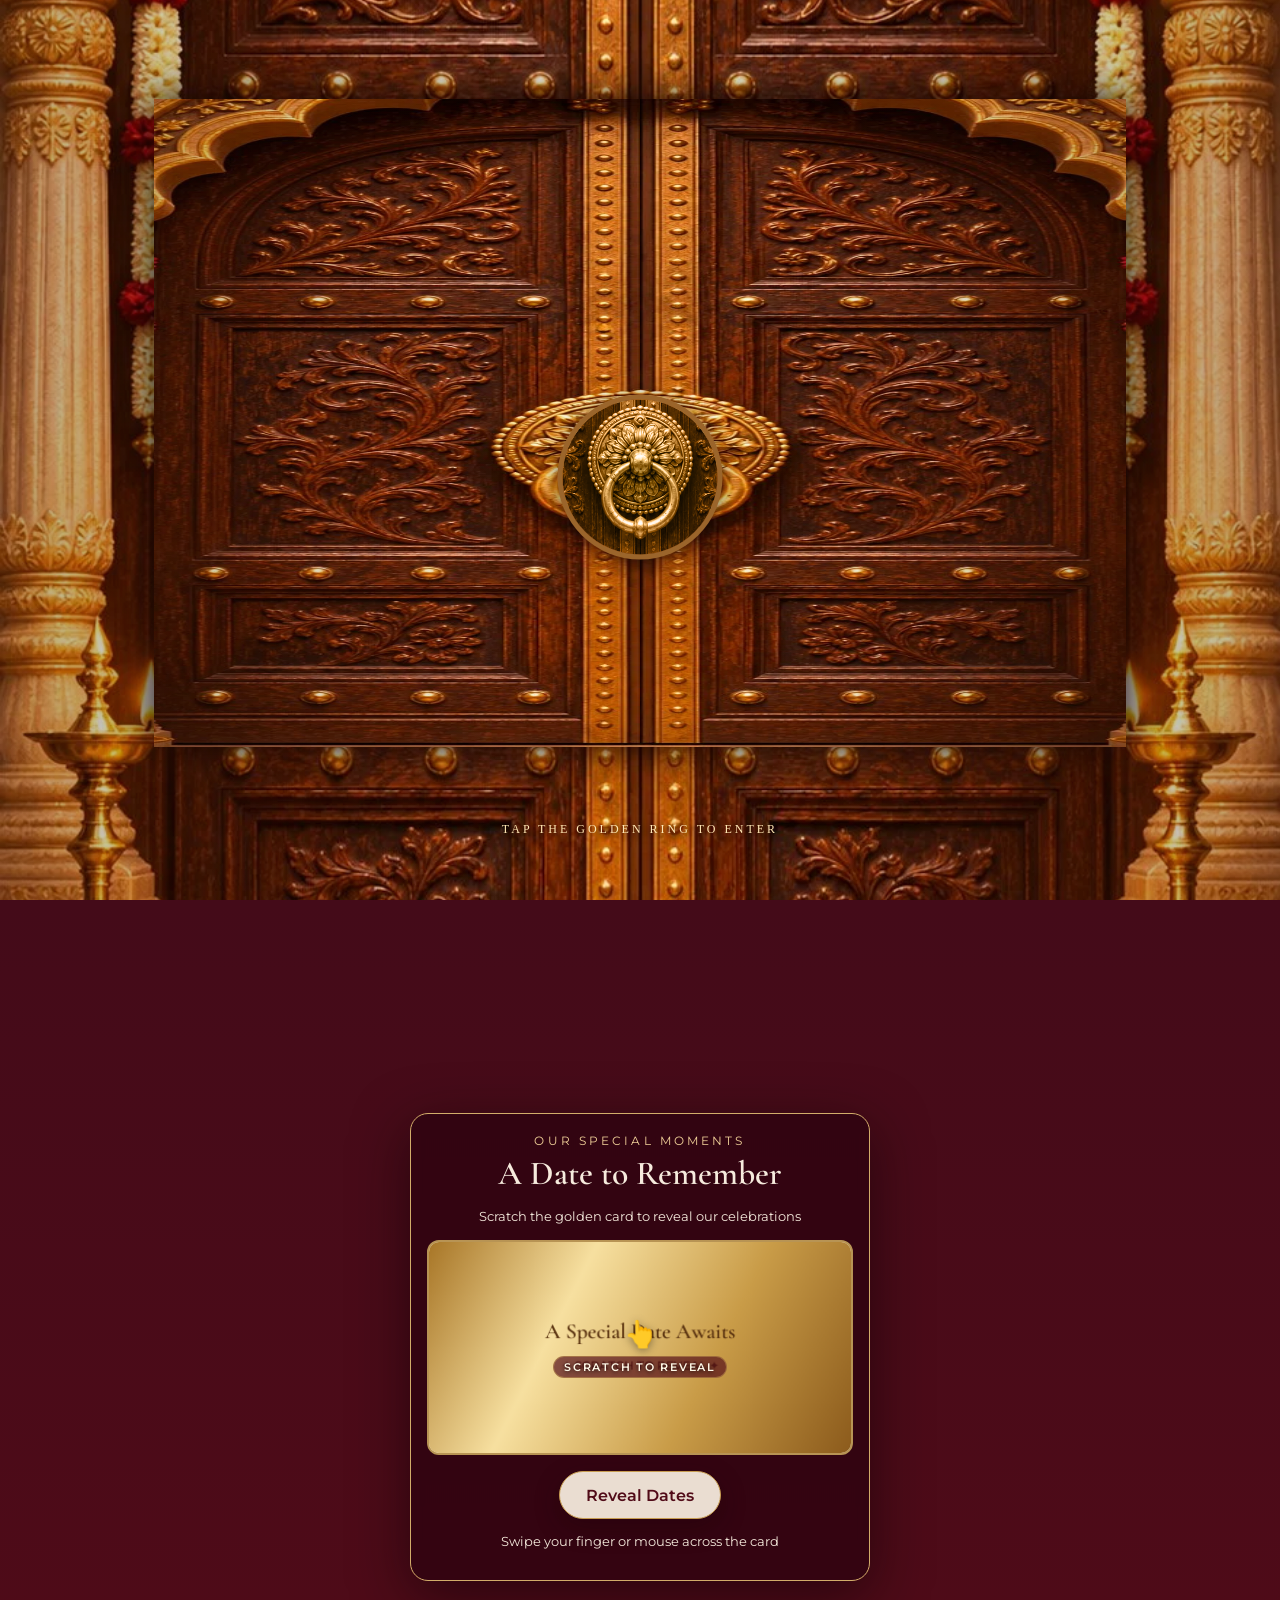
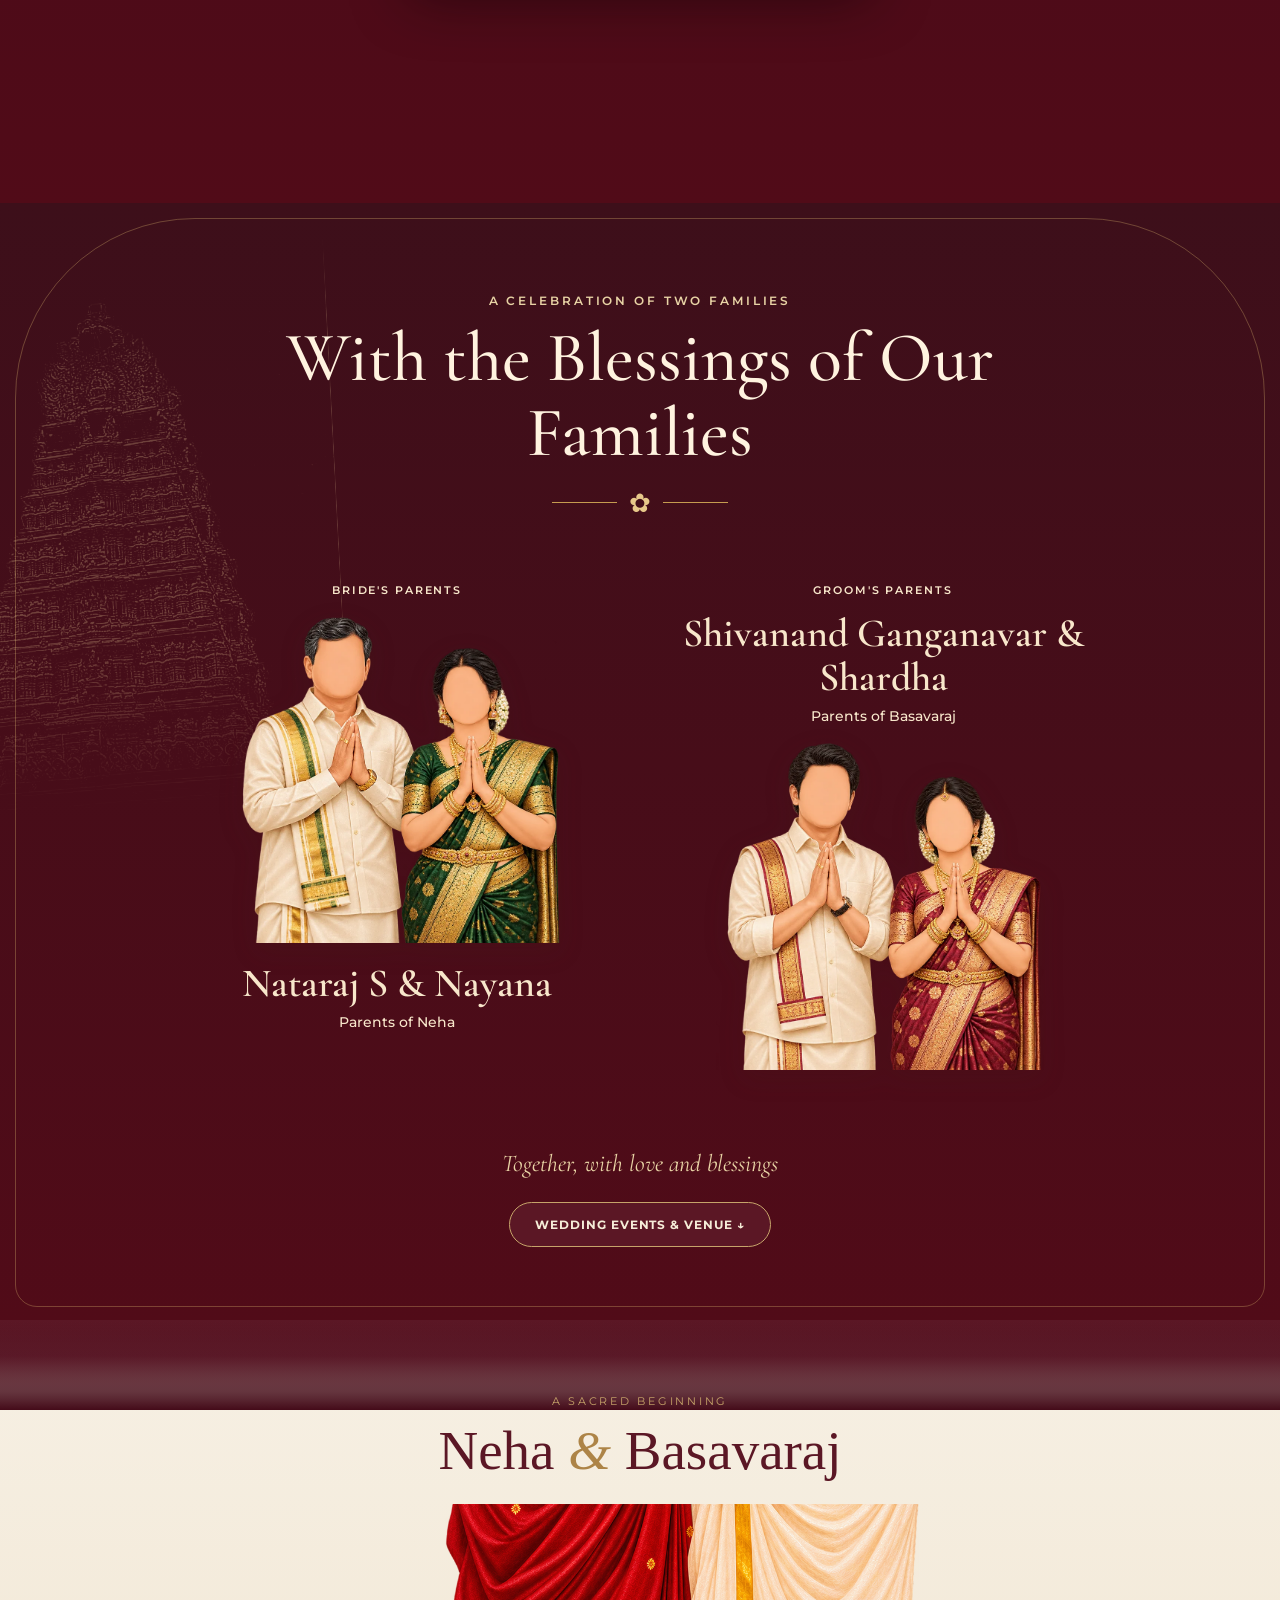
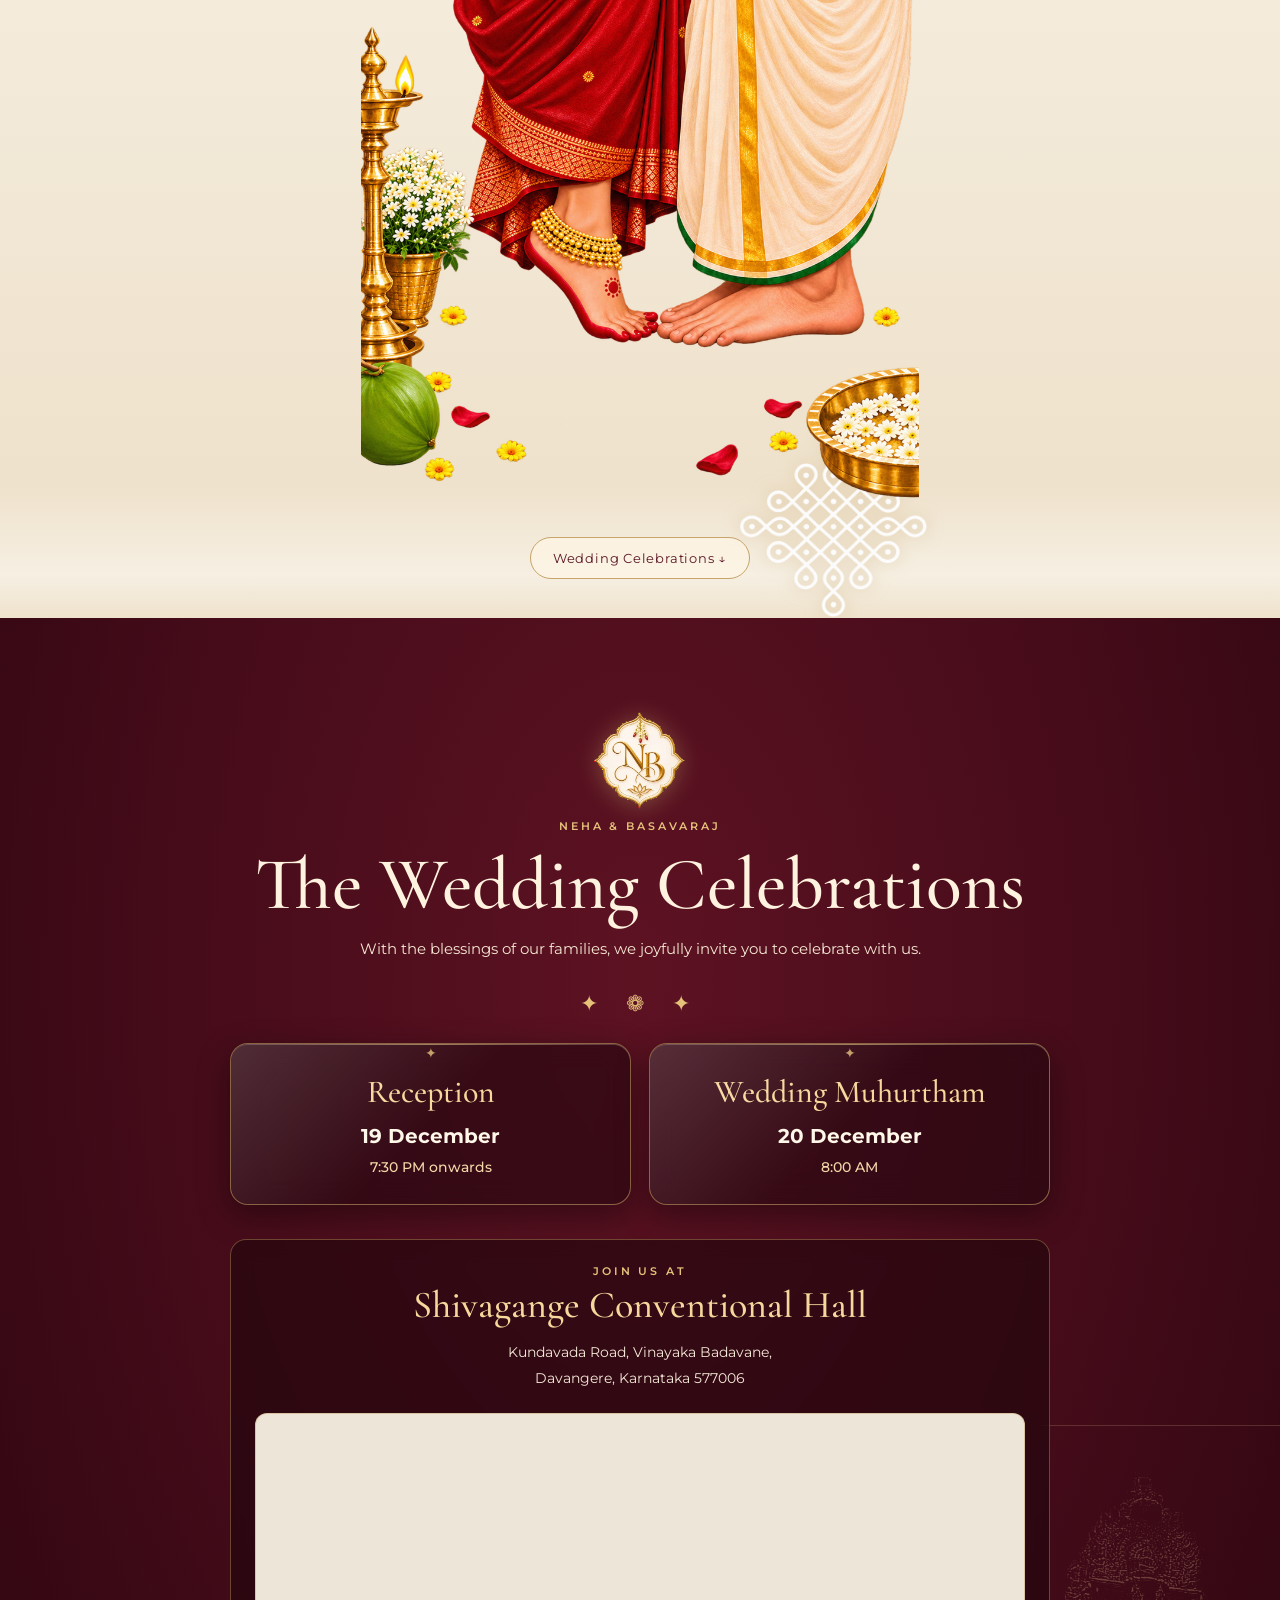
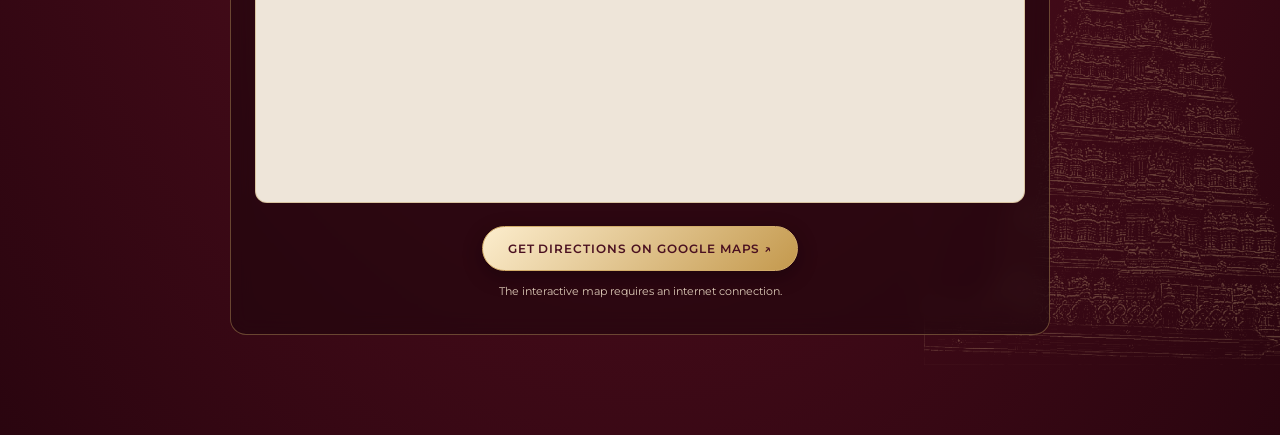
==== index.html @ 17118885 "first commit" ====
﻿<!DOCTYPE html>

<html lang="en"><head><meta content="#510b18" name="theme-color"/><meta charset="utf-8"/><meta content="width=device-width,initial-scale=1,viewport-fit=cover" name="viewport"/><title>Neha &amp; Basavaraj | Wedding Invitation</title><link href="https://fonts.googleapis.com/css2?family=Cormorant+Garamond:wght@400;500;600;700&amp;family=Montserrat:wght@400;500;600&amp;display=swap" rel="stylesheet"/><link rel="stylesheet" href="css/styles.css"/><style>
#curtain, .wax-overlay, .wax-leaf, .royal-curtain{display:none!important;visibility:hidden!important}
#palaceOpening{position:fixed;inset:0;z-index:999999;overflow:hidden;background:#25110e url("images/palace-background.jpg") center/cover no-repeat;perspective:1400px;isolation:isolate}
#palaceOpening .palace-shade{position:absolute;inset:0;background:linear-gradient(90deg,rgba(30,8,5,.3),transparent 45%,transparent 55%,rgba(30,8,5,.3));pointer-events:none;z-index:3}
#palaceOpening .door-viewport{position:absolute;inset:11% 12% 17%;display:flex;perspective:1400px;filter:drop-shadow(0 0 20px #120502);z-index:2}
/* RICH ROYAL MAROON INTERIOR — NO WHITE AT ALL */
#palaceOpening .door-interior{position:absolute;inset:0;background:radial-gradient(ellipse at 50% 45%,#6a1a2c 0%,#440b19 45%,#2a040d 88%,#150207 100%);z-index:1;overflow:hidden;box-shadow:inset 0 0 55px rgba(0,0,0,0.95)}
#palaceOpening .door-interior::after{content:"";position:absolute;inset:0;background:radial-gradient(circle at 50% 45%,rgba(218,165,78,0.2) 0%,rgba(93,18,34,0.1) 45%,transparent 75%);pointer-events:none}
#palaceOpening .palace-panel{width:50%;height:100%;background-size:100% 100%;background-repeat:no-repeat;backface-visibility:hidden;transition:transform 3.0s cubic-bezier(.22,1,.36,1),filter 3.0s cubic-bezier(.22,1,.36,1);position:relative;z-index:2}
#palaceOpening .palace-left{background-image:url("images/door-left.jpg");transform-origin:left center}
#palaceOpening .palace-right{background-image:url("images/door-right.jpg");transform-origin:right center}
#palaceOpening .palace-knocker{position:absolute;left:50%;top:53%;transform:translate(-50%,-50%);width:clamp(85px,19vw,155px);height:clamp(85px,19vw,155px);border:0;background:radial-gradient(circle,#f2c879,#ac6a20 70%,#63360e);color:#fff4d8;border-radius:50%;box-shadow:0 0 0 5px #9b652b,0 4px 25px #1a0805;cursor:pointer;z-index:6;display:grid;place-items:center;transition:opacity .6s,transform .8s;overflow:hidden;padding:0;outline:none}
#palaceOpening .palace-knocker img{width:100%;height:100%;object-fit:cover;border-radius:50%;mix-blend-mode:luminosity;display:block;pointer-events:none}
#palaceOpening .palace-knocker:focus-visible{outline:4px solid white;outline-offset:9px}
#palaceOpening .palace-hint{position:absolute;bottom:7%;left:0;right:0;text-align:center;font:500 12px Georgia,serif;letter-spacing:3px;color:#ffe7b5;text-shadow:0 2px 10px #000;z-index:7}
/* SEAMLESS ROYAL MAROON & GOLD REVEAL — NO WHITE/CREAM */
#palaceOpening .light-reveal{position:absolute;inset:0;background:radial-gradient(ellipse at 50% 45%,rgba(93,18,34,0.55) 0%,rgba(68,11,25,0.78) 55%,rgba(30,3,9,0.96) 100%);opacity:0;z-index:1;transition:opacity 1.6s ease;pointer-events:none}
#palaceOpening .soft-veil{display:none!important;opacity:0!important}
/* FULL REALISTIC WIDE DOOR OPENING */
#palaceOpening.is-opening .palace-left{transform:rotateY(-142deg) translateZ(-6px) scaleY(0.985);filter:brightness(.45) contrast(1.15) drop-shadow(10px 0 20px rgba(0,0,0,.85))}
#palaceOpening.is-opening .palace-right{transform:rotateY(142deg) translateZ(-6px) scaleY(0.985);filter:brightness(.45) contrast(1.15) drop-shadow(-10px 0 20px rgba(0,0,0,.85))}
#palaceOpening.is-opening .palace-knocker{opacity:0;transform:translate(-50%,-50%) scale(.75);pointer-events:none}
#palaceOpening.is-opening .light-reveal{opacity:.75}
#palaceOpening.is-opening .soft-veil{display:none!important;opacity:0!important}
#palaceOpening.is-opening .palace-hint{opacity:0}
#palaceOpening.is-dissolving{opacity:0;transition:opacity 1.6s ease}
@keyframes knockerTap{0%{transform:translate(-50%,-50%) rotate(0deg)}25%{transform:translate(-50%,-50%) rotate(-8deg)}50%{transform:translate(-50%,-50%) rotate(6deg)}75%{transform:translate(-50%,-50%) rotate(-3deg)}100%{transform:translate(-50%,-50%) rotate(0deg)}}
#palaceOpening .palace-knocker:hover{animation:knockerTap .5s ease}
#palaceOpening .palace-knocker:hover:not(:disabled){animation:knockerTap .5s ease}
#palaceOpening .center-glow{position:absolute;left:50%;top:0;bottom:0;width:3px;transform:translateX(-50%);background:linear-gradient(180deg,transparent 15%,rgba(218,165,78,0.1) 30%,rgba(218,165,78,0.65) 50%,rgba(218,165,78,0.1) 70%,transparent 85%);opacity:0;z-index:4;pointer-events:none;transition:opacity 0.7s ease 0.2s}
#palaceOpening.is-opening .center-glow{opacity:0.85}
@media(max-width:600px){
  #palaceOpening .door-viewport{inset:12% 8% 17%}
  #palaceOpening{background-position:center}
  #palaceOpening.is-opening .palace-left{transform:rotateY(-138deg) translateZ(-4px) scaleY(0.985)}
  #palaceOpening.is-opening .palace-right{transform:rotateY(138deg) translateZ(-4px) scaleY(0.985)}
}
@media(prefers-reduced-motion:reduce){#palaceOpening .palace-panel{transition-duration:.01s}#palaceOpening.is-dissolving{transition-duration:.3s}}
</style></head><body><main><section class="scene opening" id="intro"><img class="nb-intro-mark" src="images/nb-monogram.png" alt="NB monogram"><div class="hero-content"><span class="eyebrow">A celebration of togetherness</span><img alt="Faceless illustration of Neha and Basavaraj in traditional South Indian wedding attire" class="couple" src="[data-uri]"/><div class="names">Neha <span class="amp">&amp;</span> Basavaraj</div><div class="sub">Together, with love and blessings</div><button class="btn" id="toScratch">Discover Our Dates ↓</button><span class="scroll-hint">SCROLL TO CONTINUE</span></div></section><section class="scene reveal-scene" id="reveal"><div class="painting"></div><div class="scratch-wrap"><span class="eyebrow">Our special moments</span><h2>A Date to Remember</h2><p>Scratch the golden card to reveal our celebrations</p><div class="scratch" id="scratch"><div class="dates"><b>RECEPTION</b><strong>19 December · 7:30 PM</strong><hr/><b>MUHURTHAM</b><strong>20 December · 8:00 AM</strong></div><div class="scratch-hint" id="scratchHint" aria-hidden="true"><span class="hint-finger">&#x1F446;</span><span class="hint-text">Scratch to Reveal</span></div><canvas aria-label="Scratch coating hiding the reception and Muhurtham dates" id="scratchCanvas"></canvas></div><div class="scratch-controls">
  <button class="btn" id="revealBtn">Reveal Dates</button>
  <div class="calendar-menu" id="calendarMenu" style="display:none;" aria-label="Add to calendar options">
    <a class="cal-option" id="gcalBtn" href="#" target="_blank" rel="noopener noreferrer"><span>🗓️</span> Google Calendar</a>
    <button class="cal-option" id="icalBtn" type="button"><span>🍏</span> Apple / Outlook (.ics)</button>
  </div>
  <button class="btn" id="toFamilies" style="display:none;margin-top:12px">Meet Our Families ↓</button>
</div><p aria-live="polite" id="revealStatus">Swipe your finger or mouse across the card</p></div></section><section aria-labelledby="family-heading" class="family-scene" id="families"><img class="temple-illustration temple-art temple-left" src="images/temple-ivory.png" alt="" aria-hidden="true" loading="lazy"><div class="family-inner"><div class="family-kicker family-reveal">A celebration of two families</div><h2 class="family-title family-reveal" id="family-heading">With the Blessings of Our Families</h2><div aria-hidden="true" class="family-divider family-reveal">✿</div><div class="family-grid"><article class="family-card family-reveal"><span class="family-label">Bride's Parents</span><div class="family-figures"><img alt="Bride parents in green silk and ivory, namaste" class="parents-art" src="[data-uri]"/></div><h3>Nataraj S &amp; Nayana</h3><p>Parents of Neha</p></article><article class="family-card family-reveal"><span class="family-label">Groom's Parents</span><h3>Shivanand Ganganavar &amp; Shardha</h3><p>Parents of Basavaraj</p><div class="family-figures"><img alt="Groom parents in maroon silk and ivory, namaste" class="parents-art" src="[data-uri]"/></div></article></div><div class="family-next family-reveal">Together, with love and blessings</div><a class="venue-directions" href="#kolam-scene" style="margin-top:24px">Wedding Events &amp; Venue ↓</a></div></section><section class="kolam-scene ceremony-v2" id="kolam-scene" aria-labelledby="ceremonyHeading">
  <div class="ceremony-heading"><p>A Sacred Beginning</p><h2 id="ceremonyHeading">Neha <span>&amp;</span> Basavaraj</h2></div>
  <div class="ceremony-stage">
    <img class="ceremony-kolam" src="[data-uri]" alt="" aria-hidden="true" />
    <img class="ceremony-feet" src="[data-uri]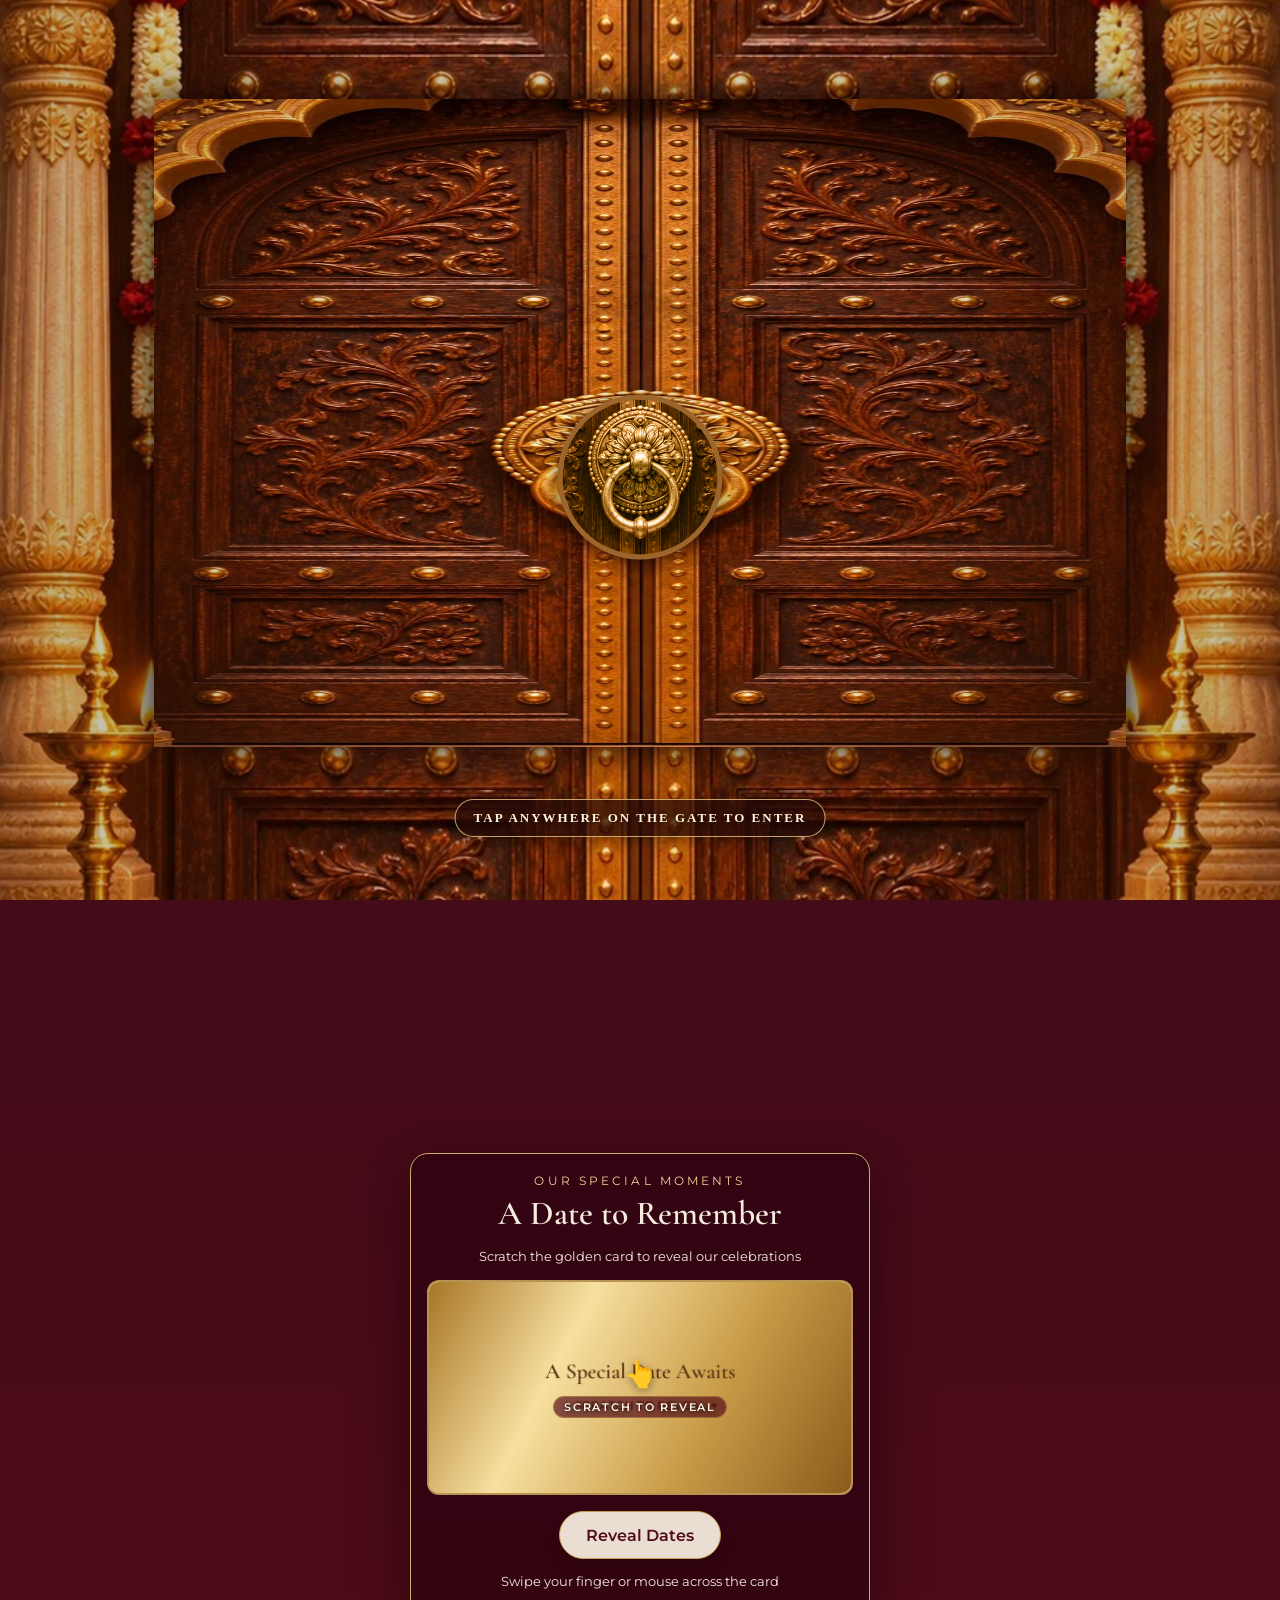
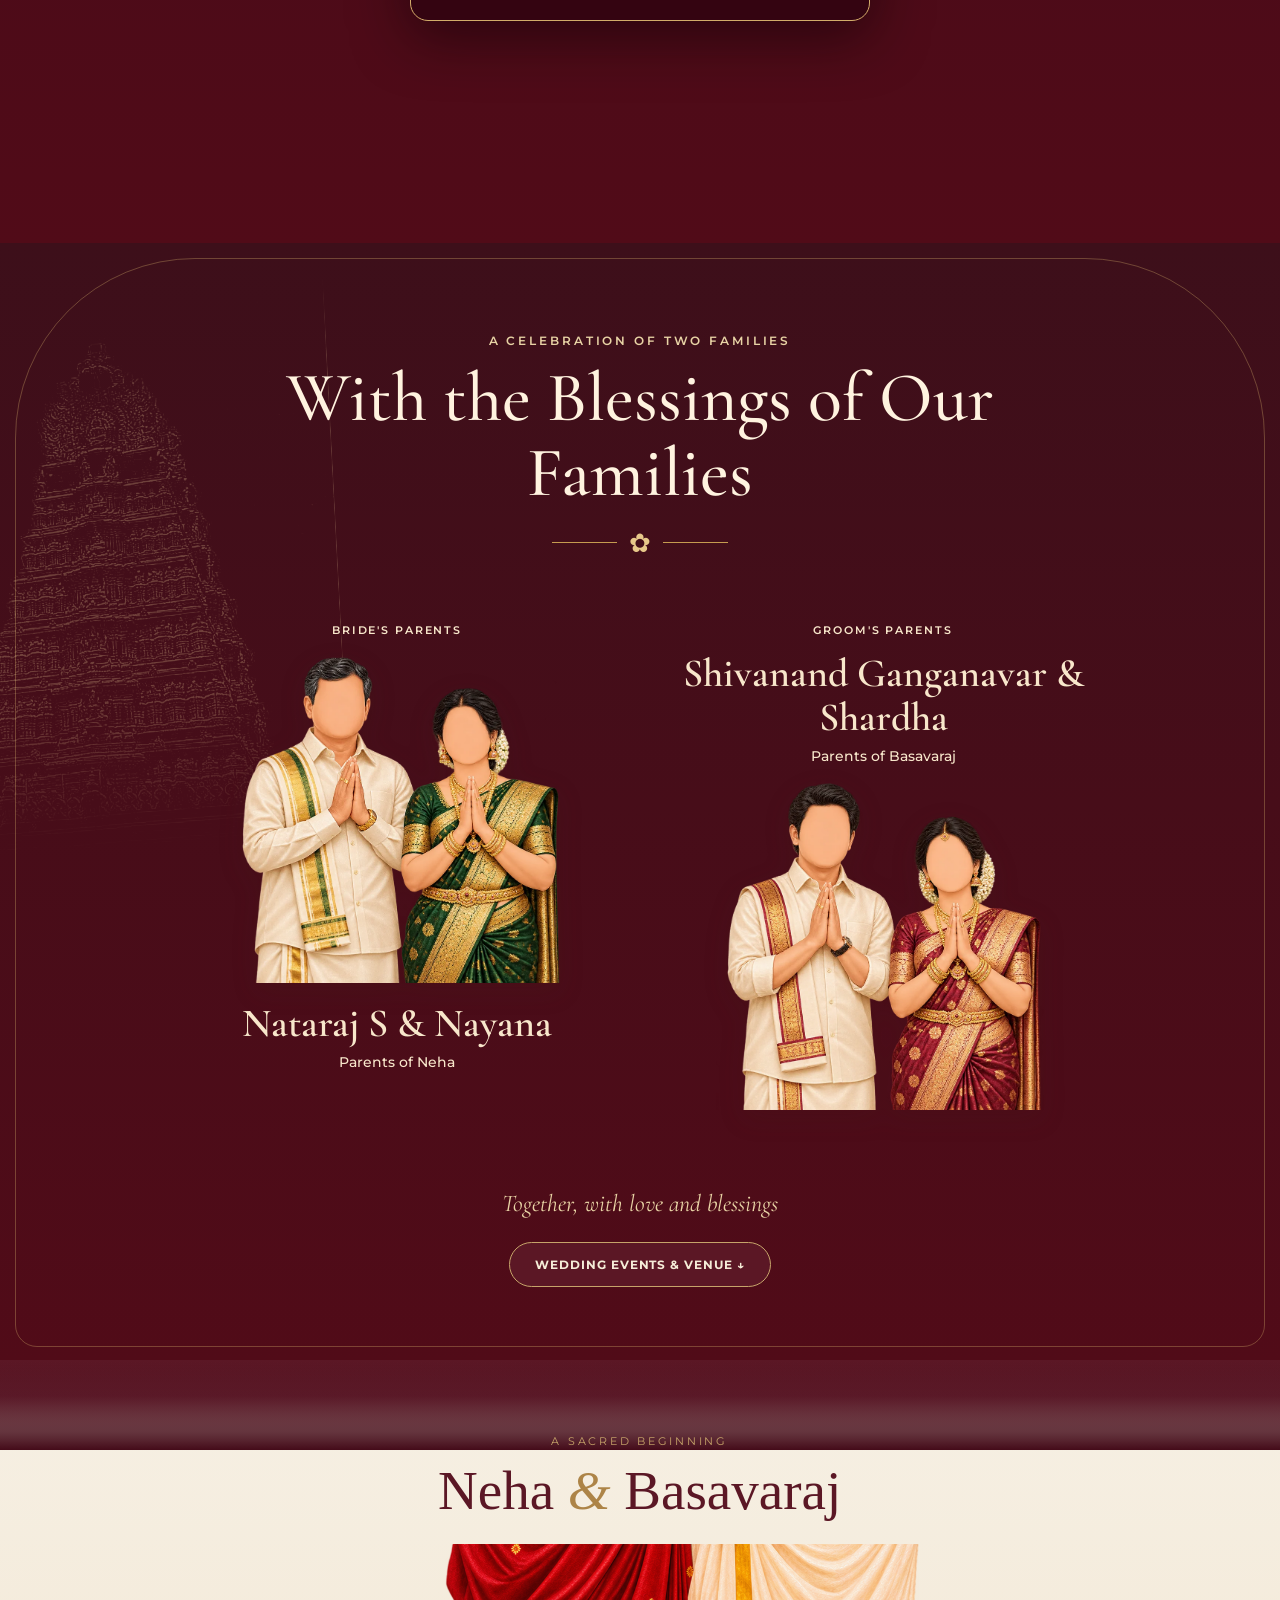
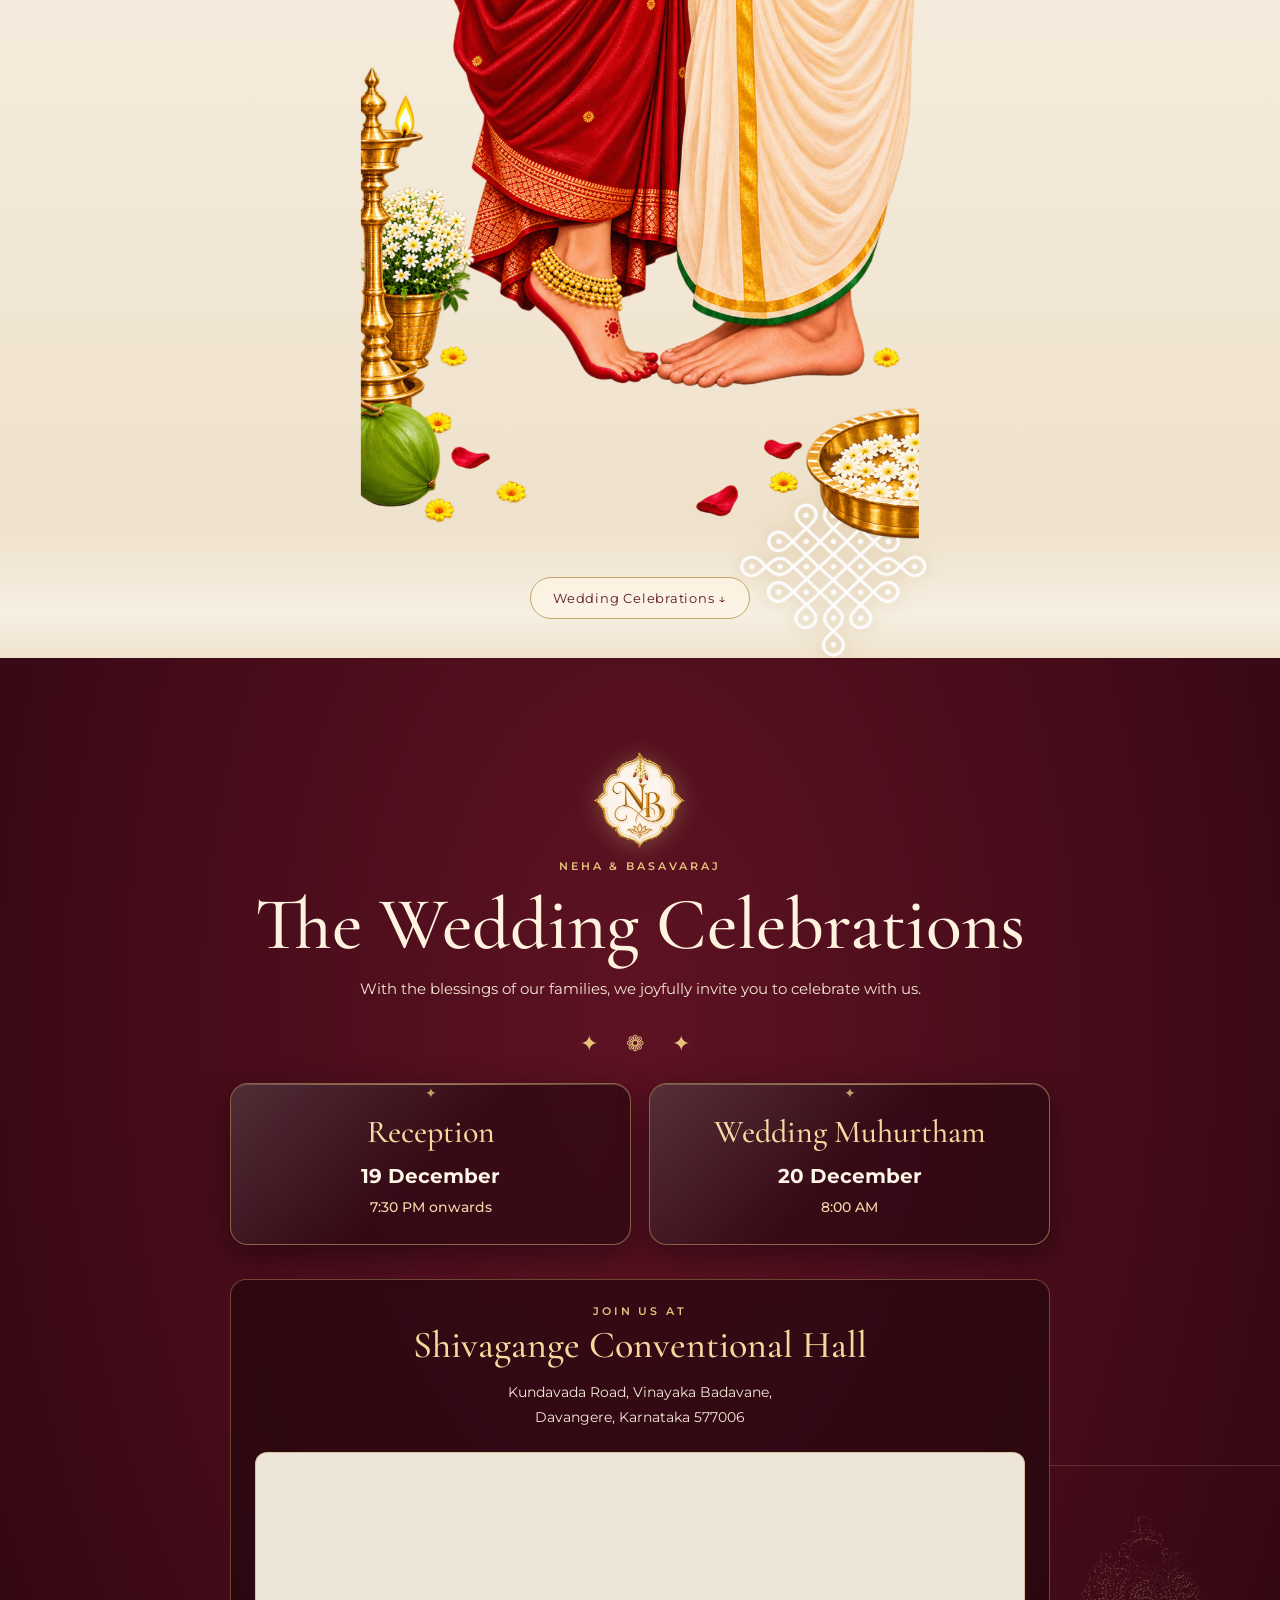
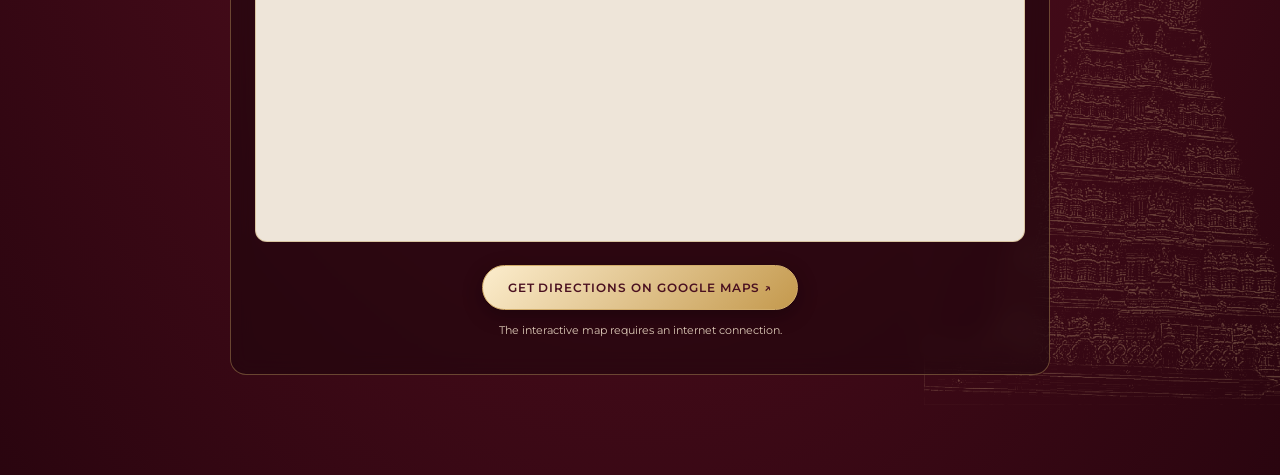
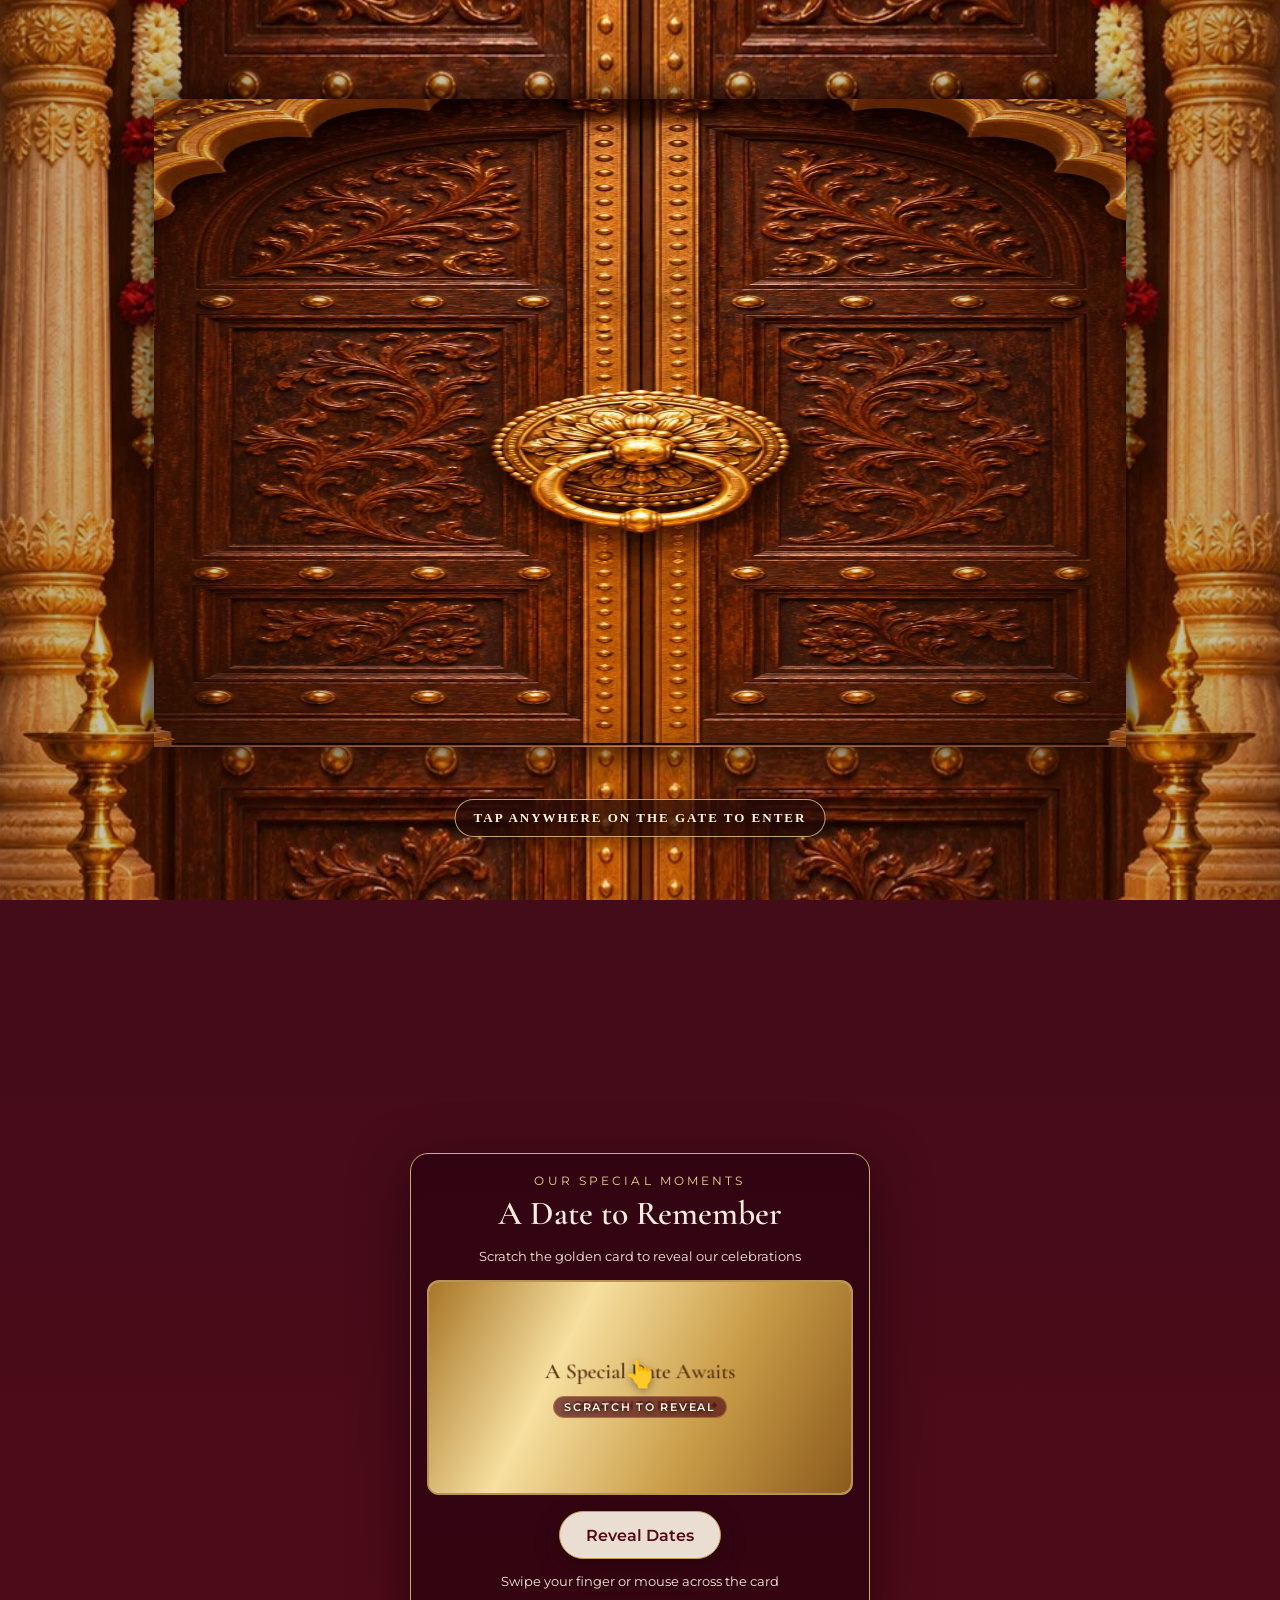
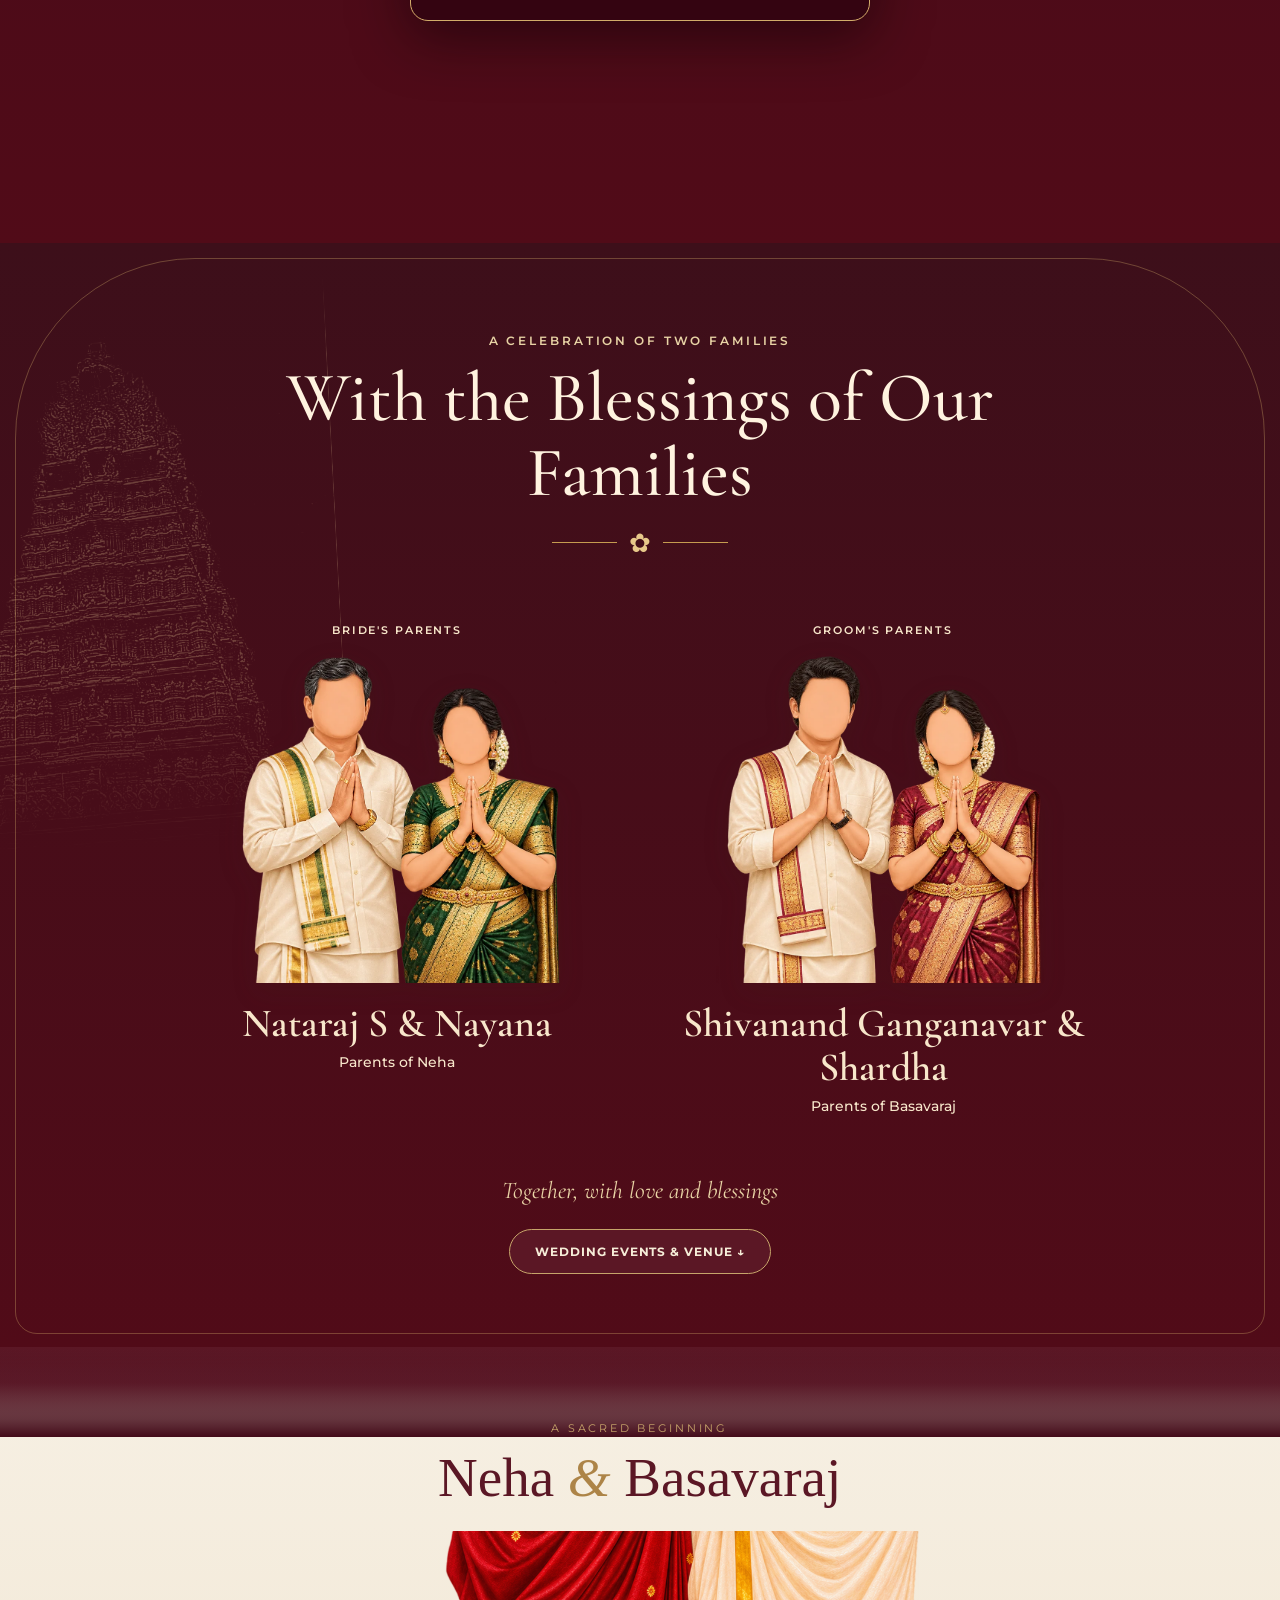
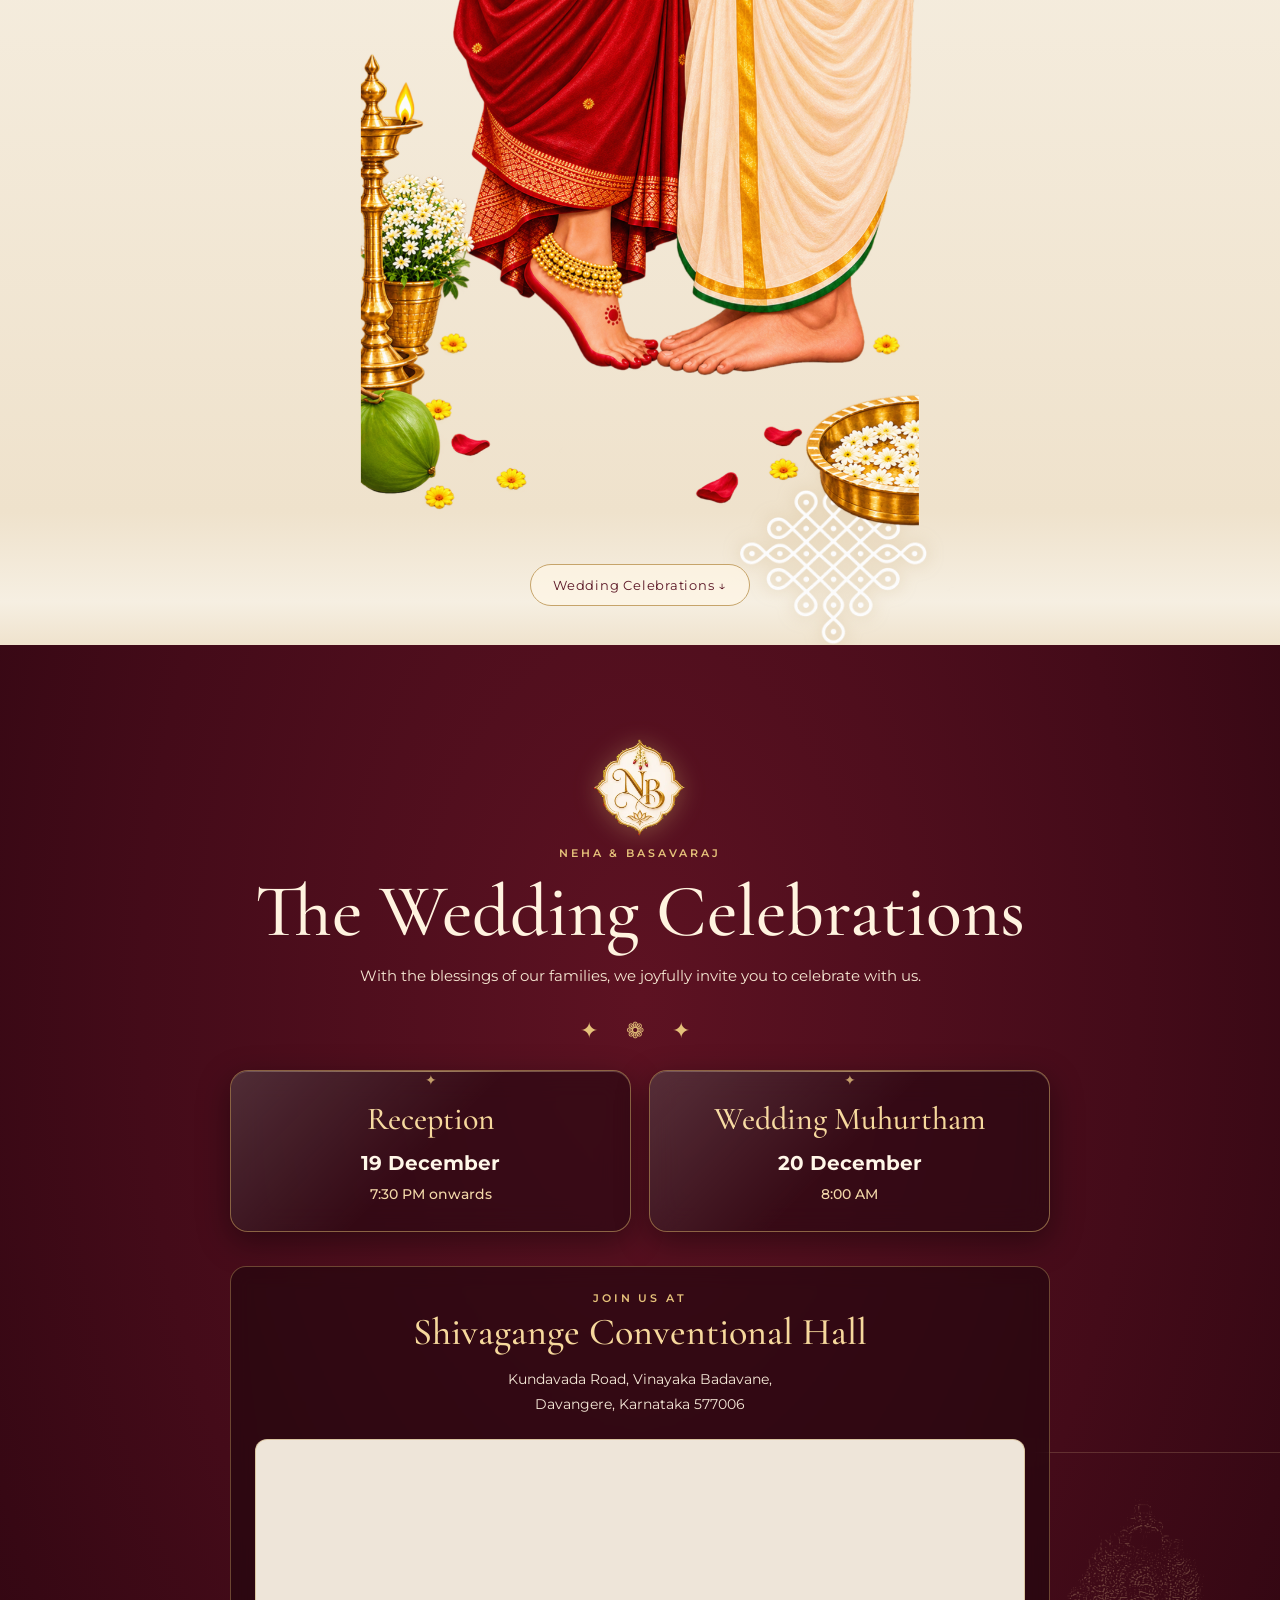
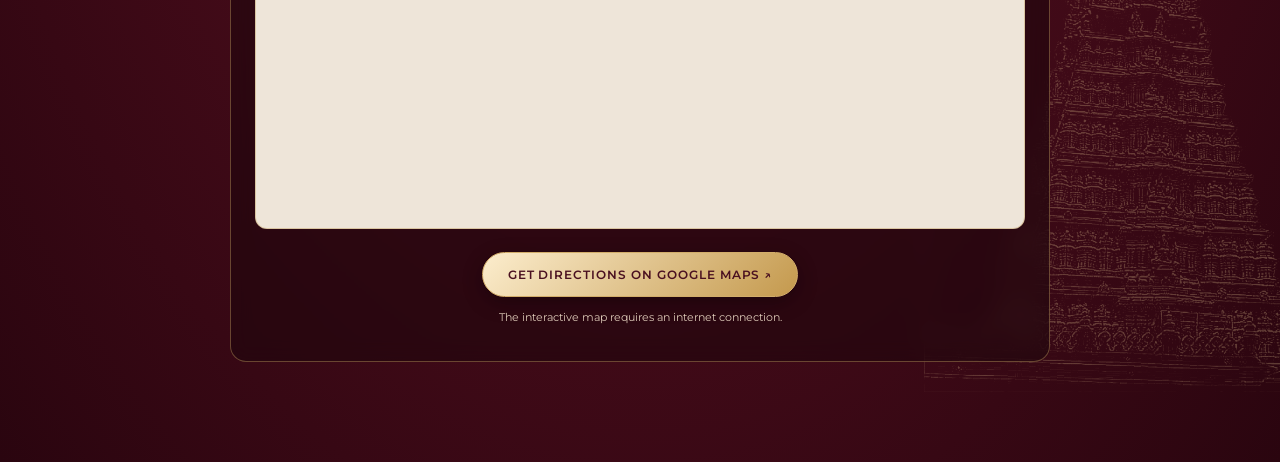
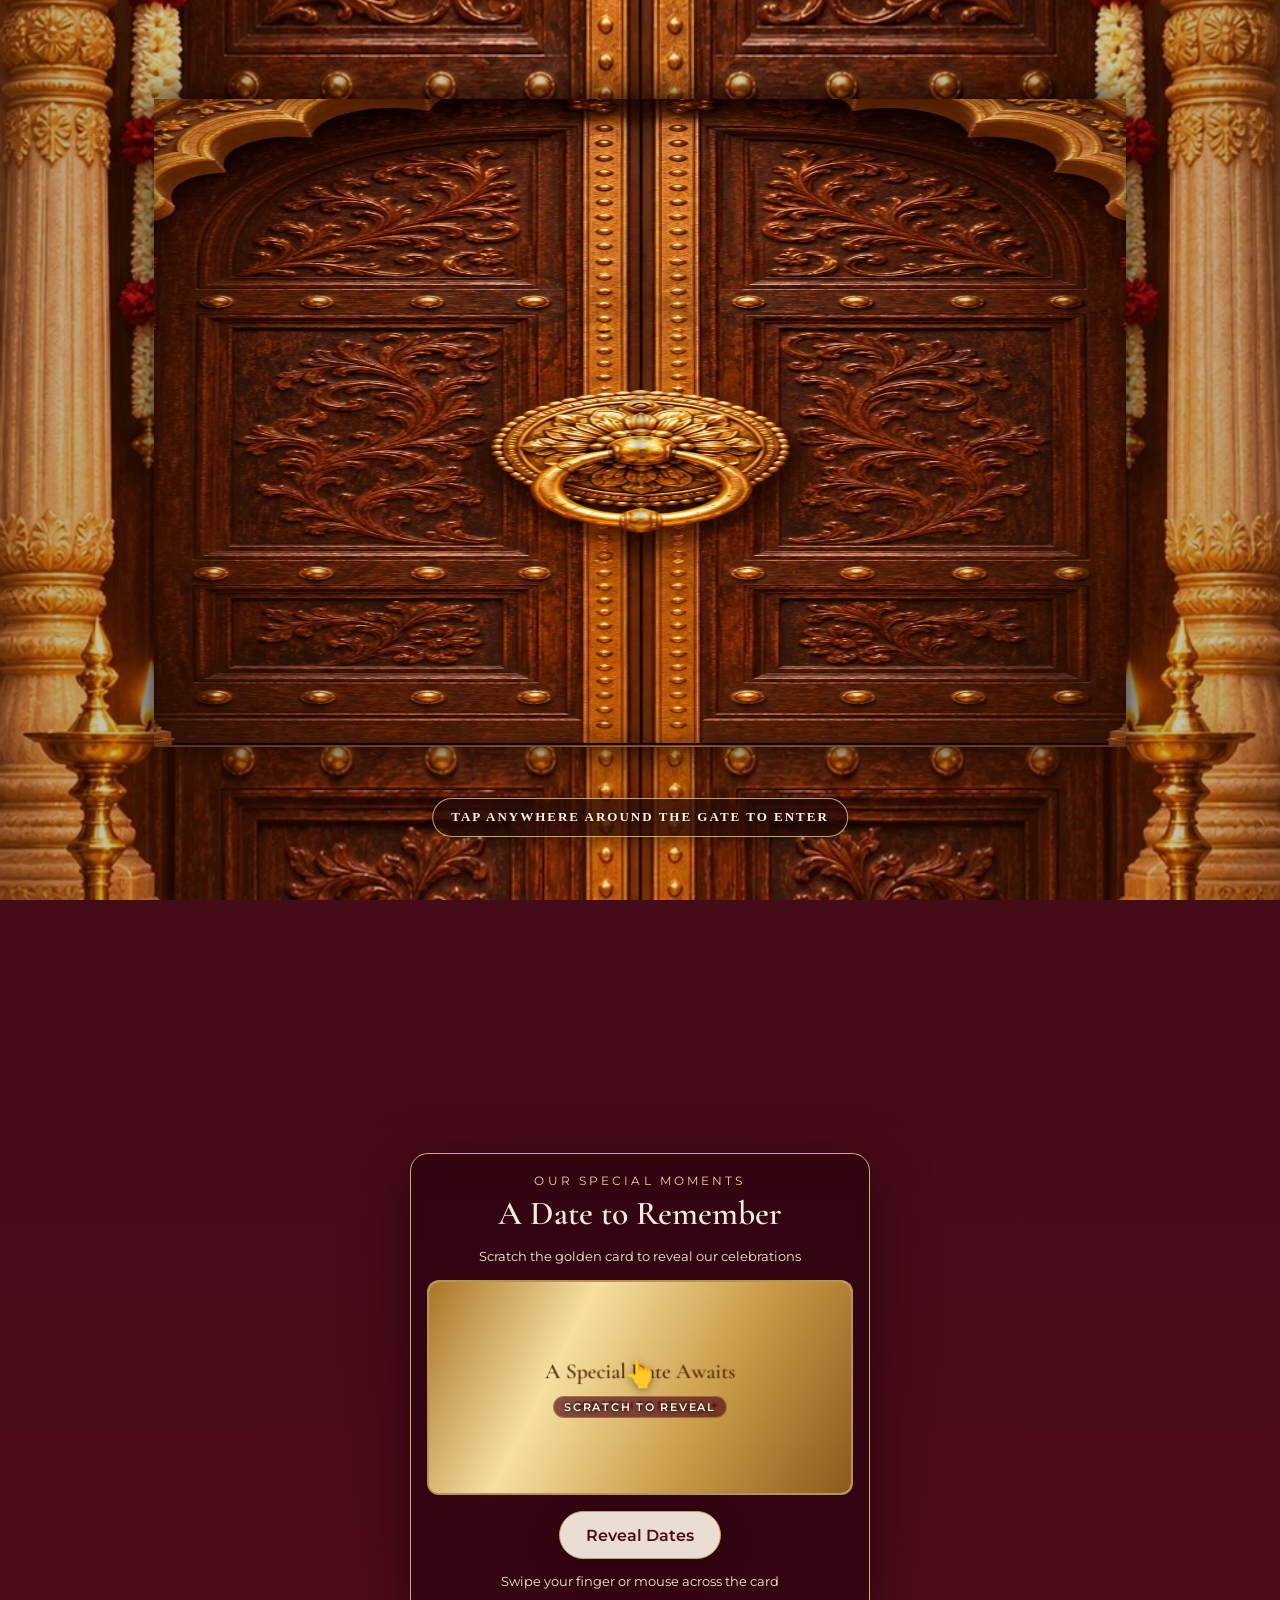
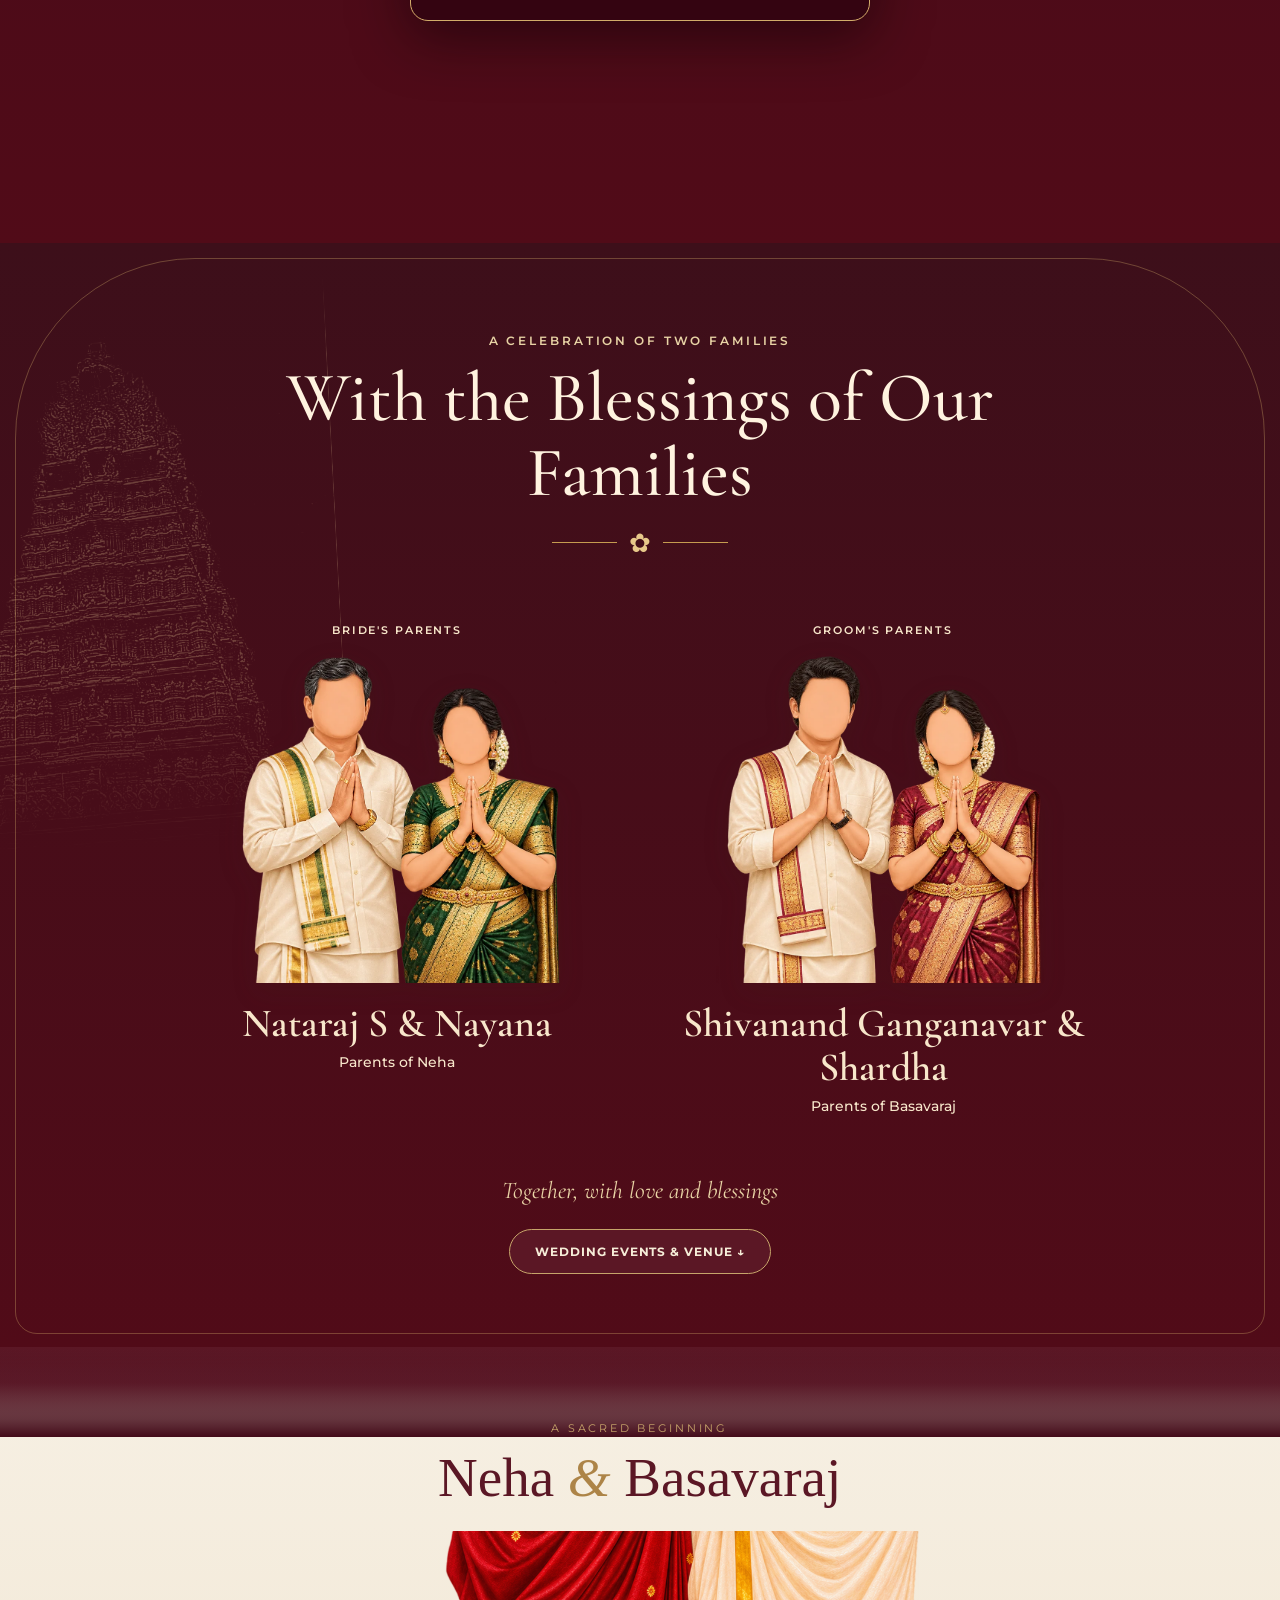
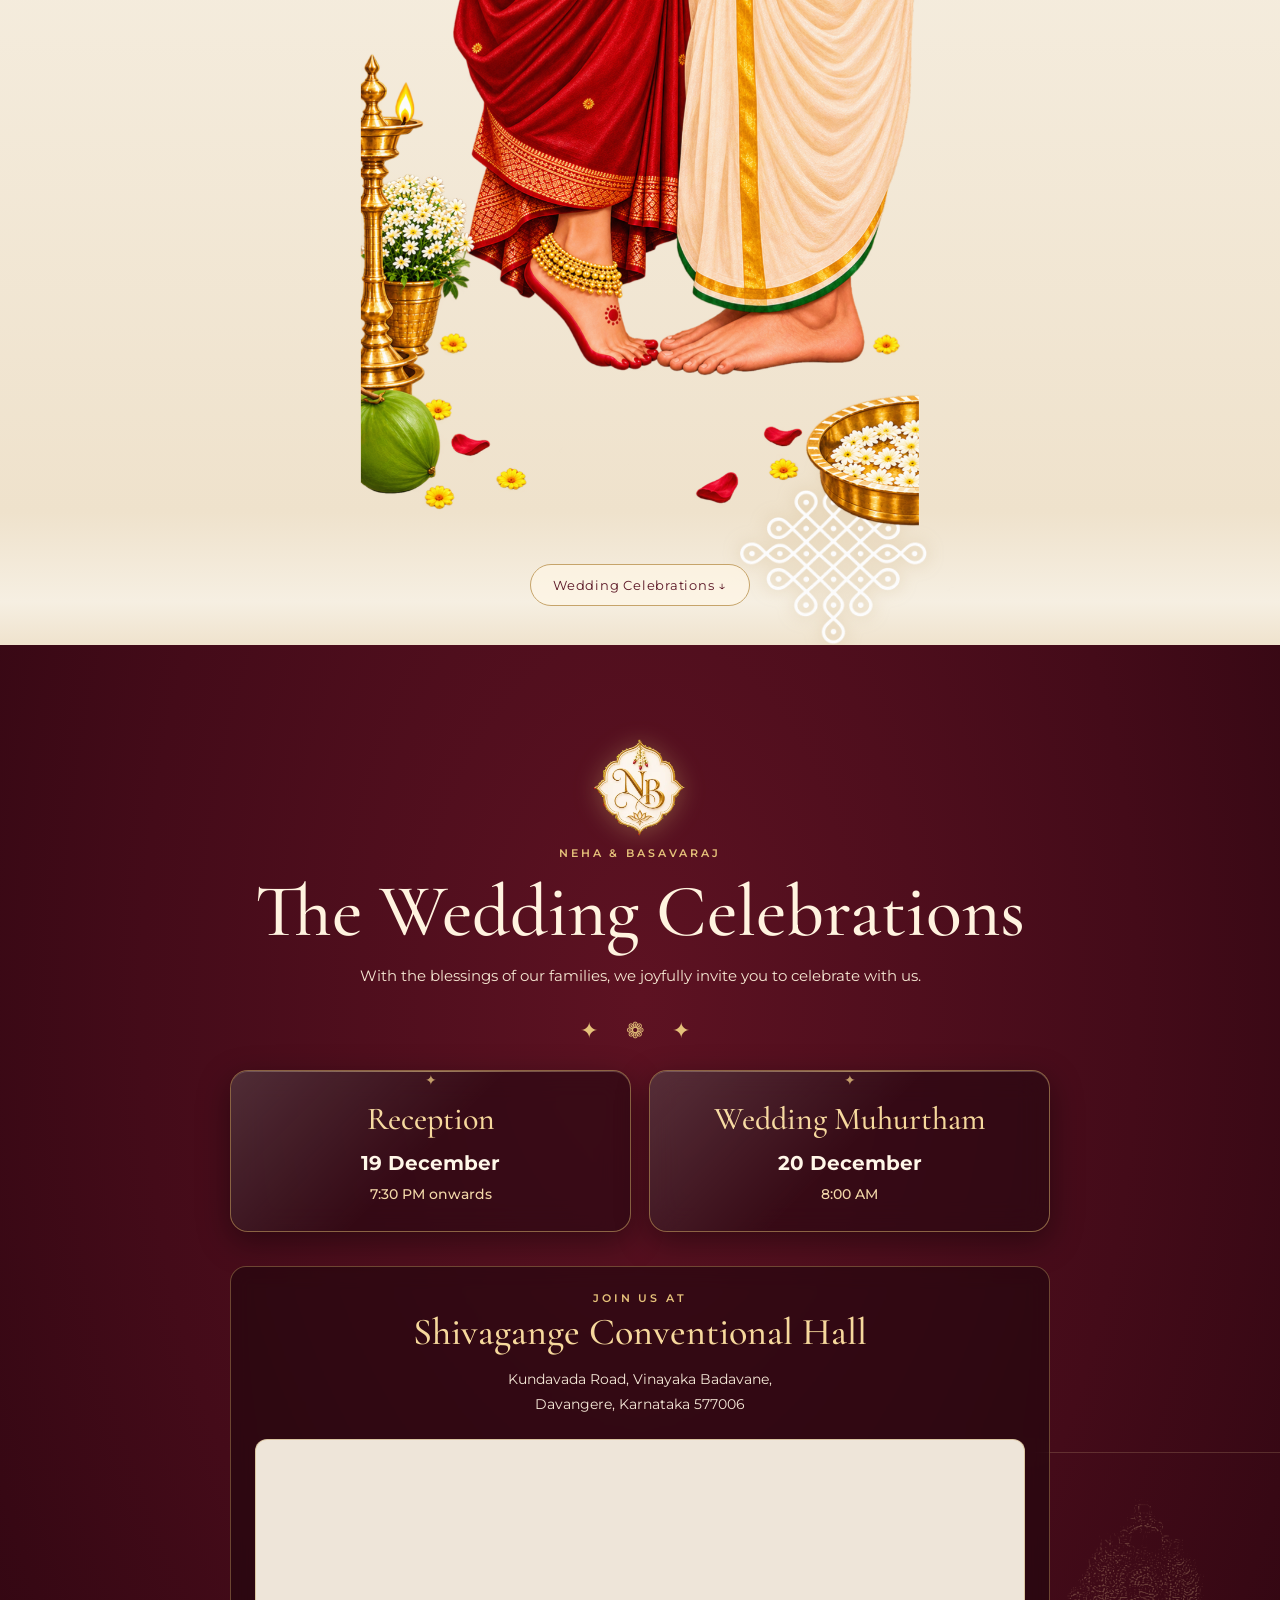
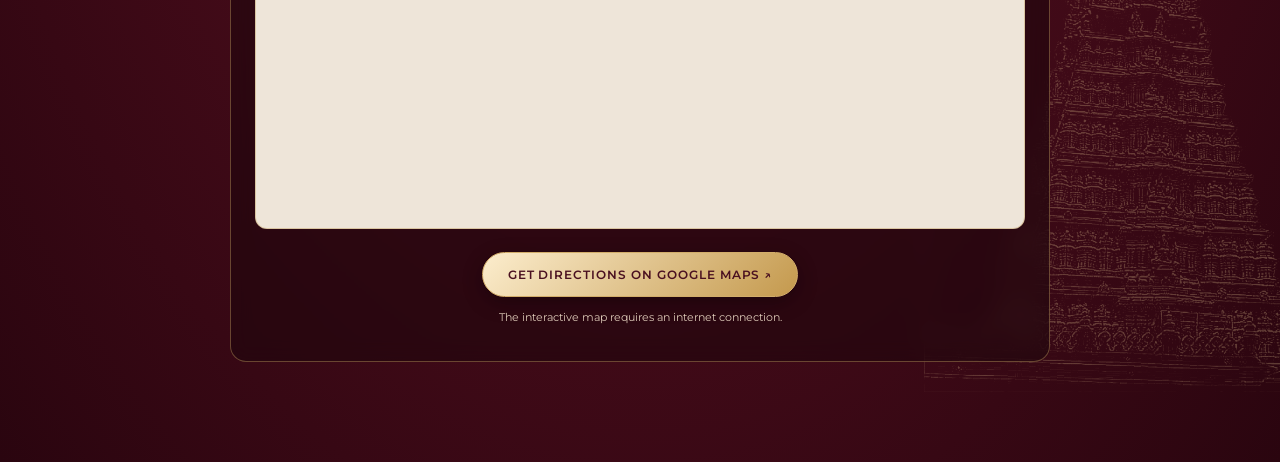
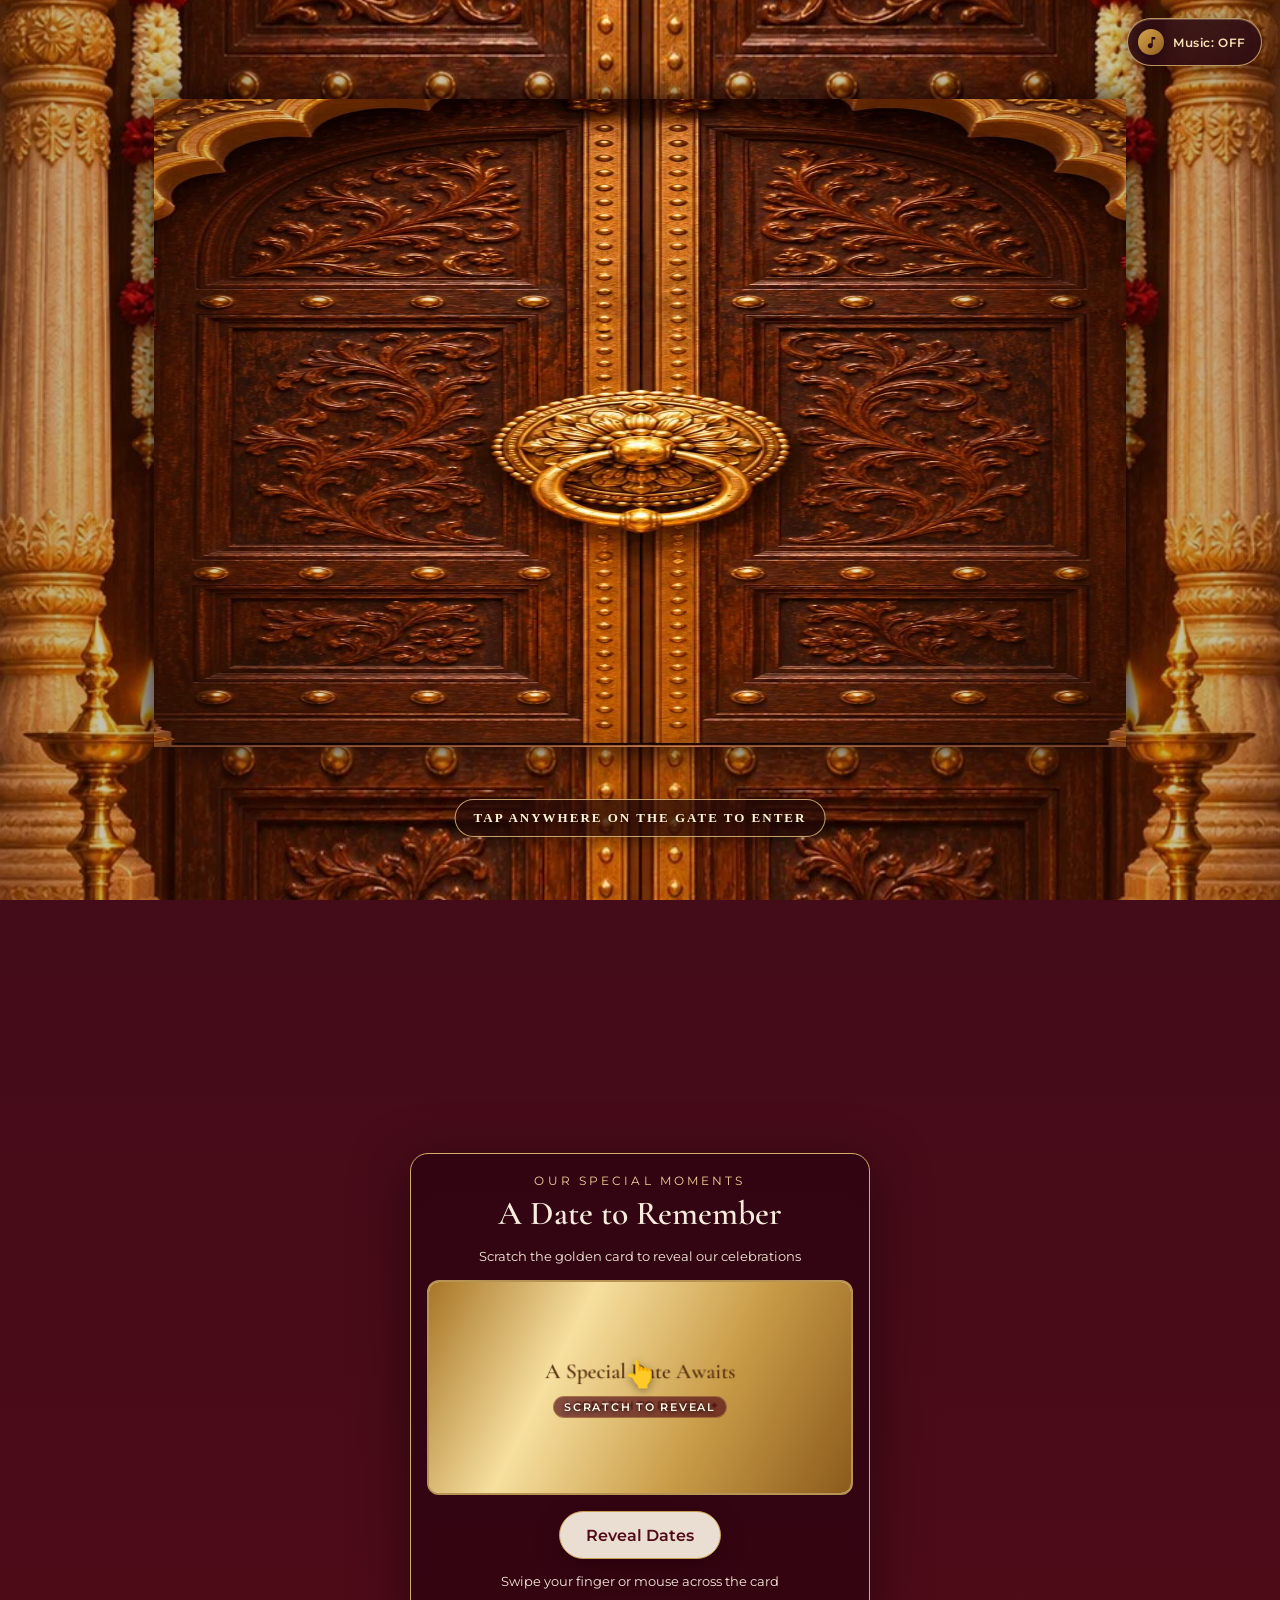
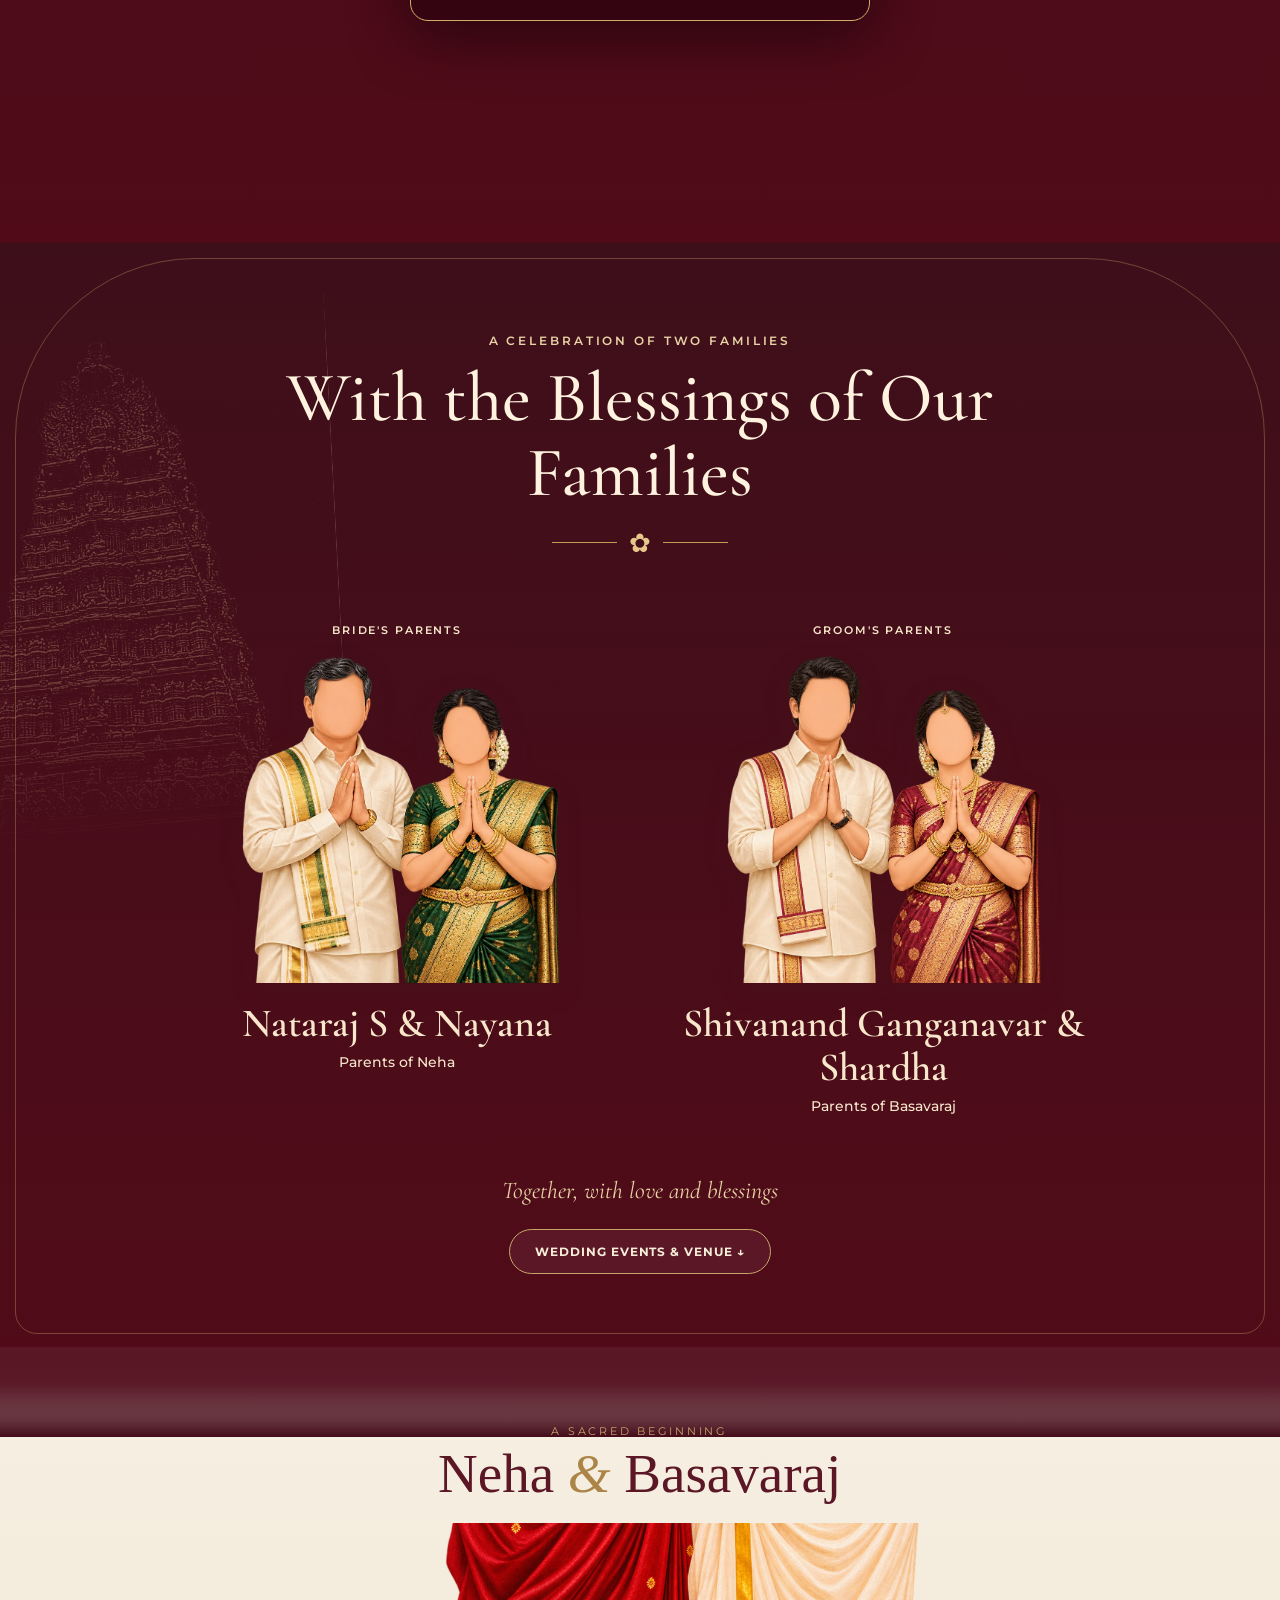
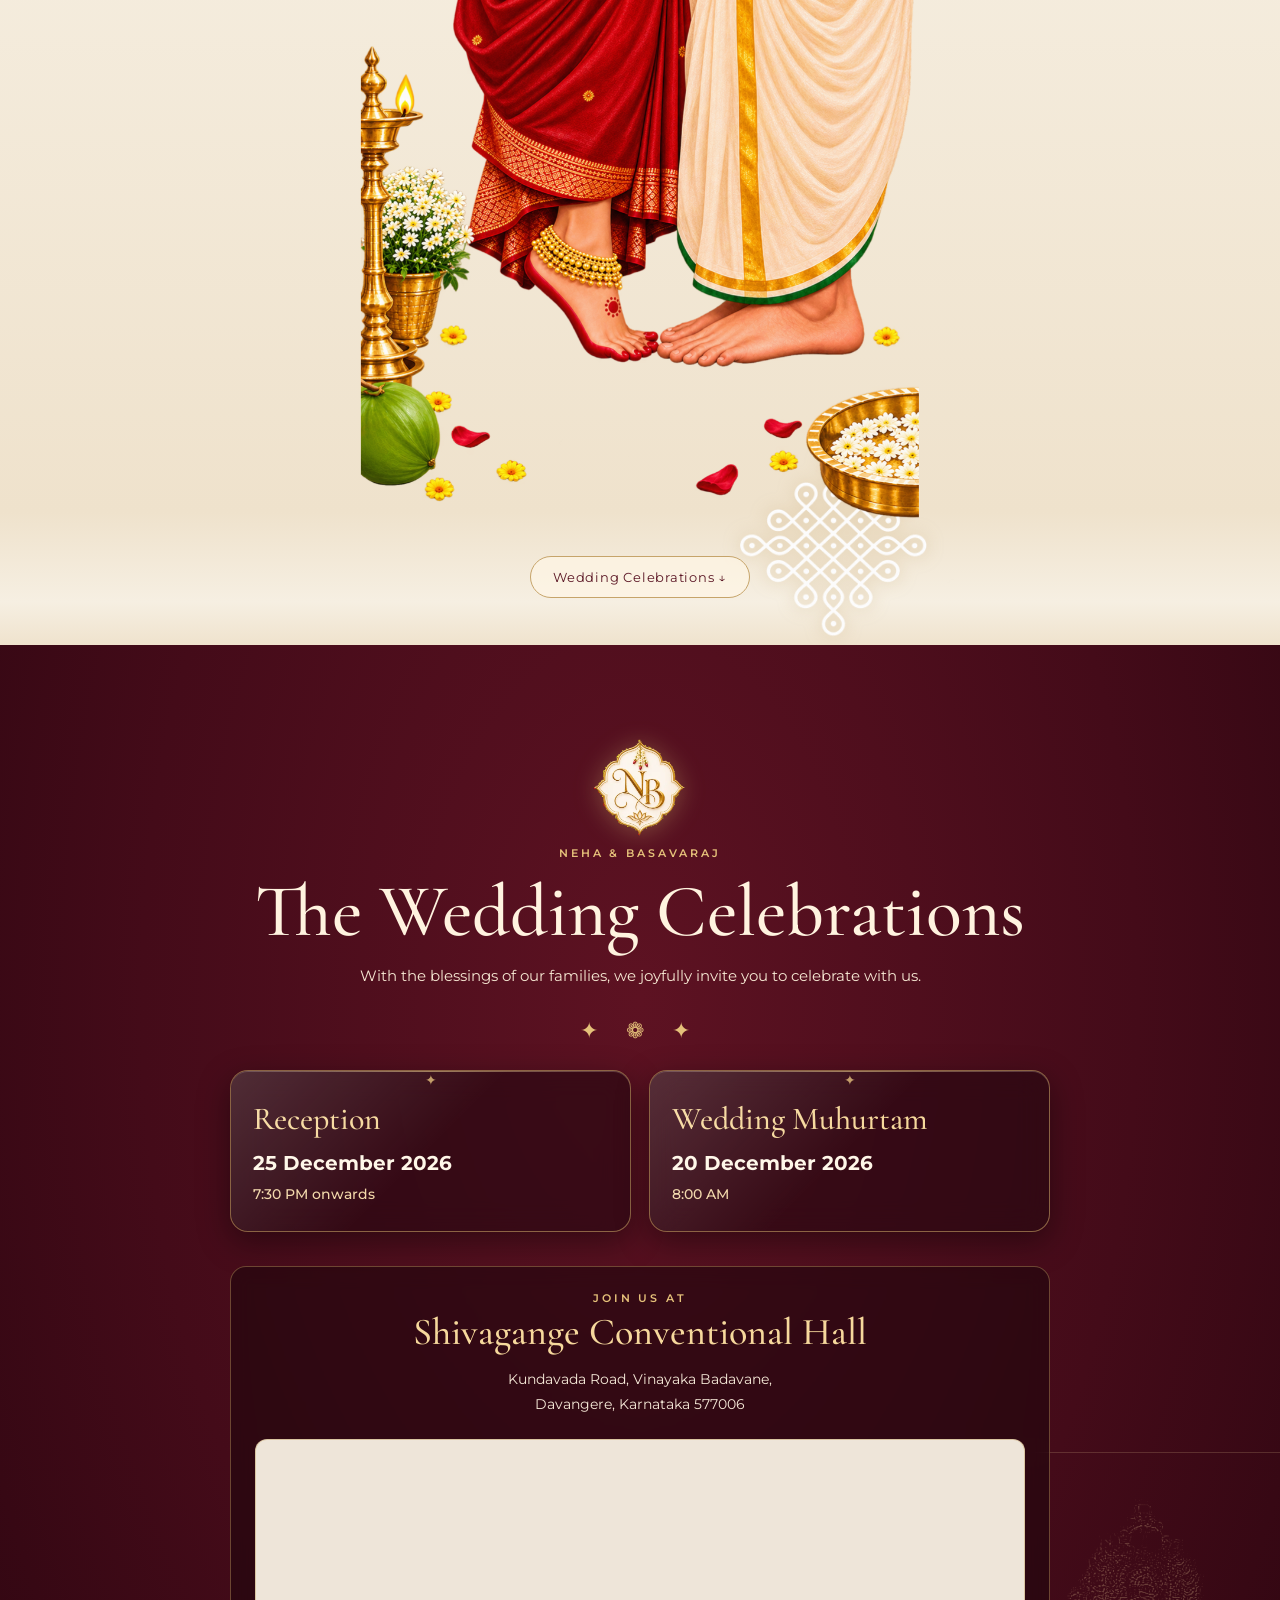
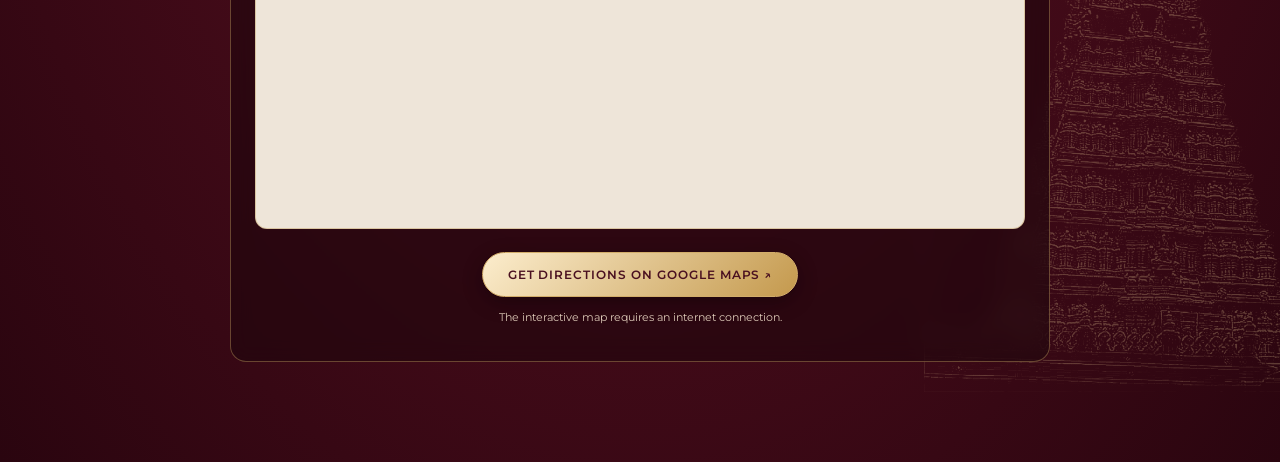
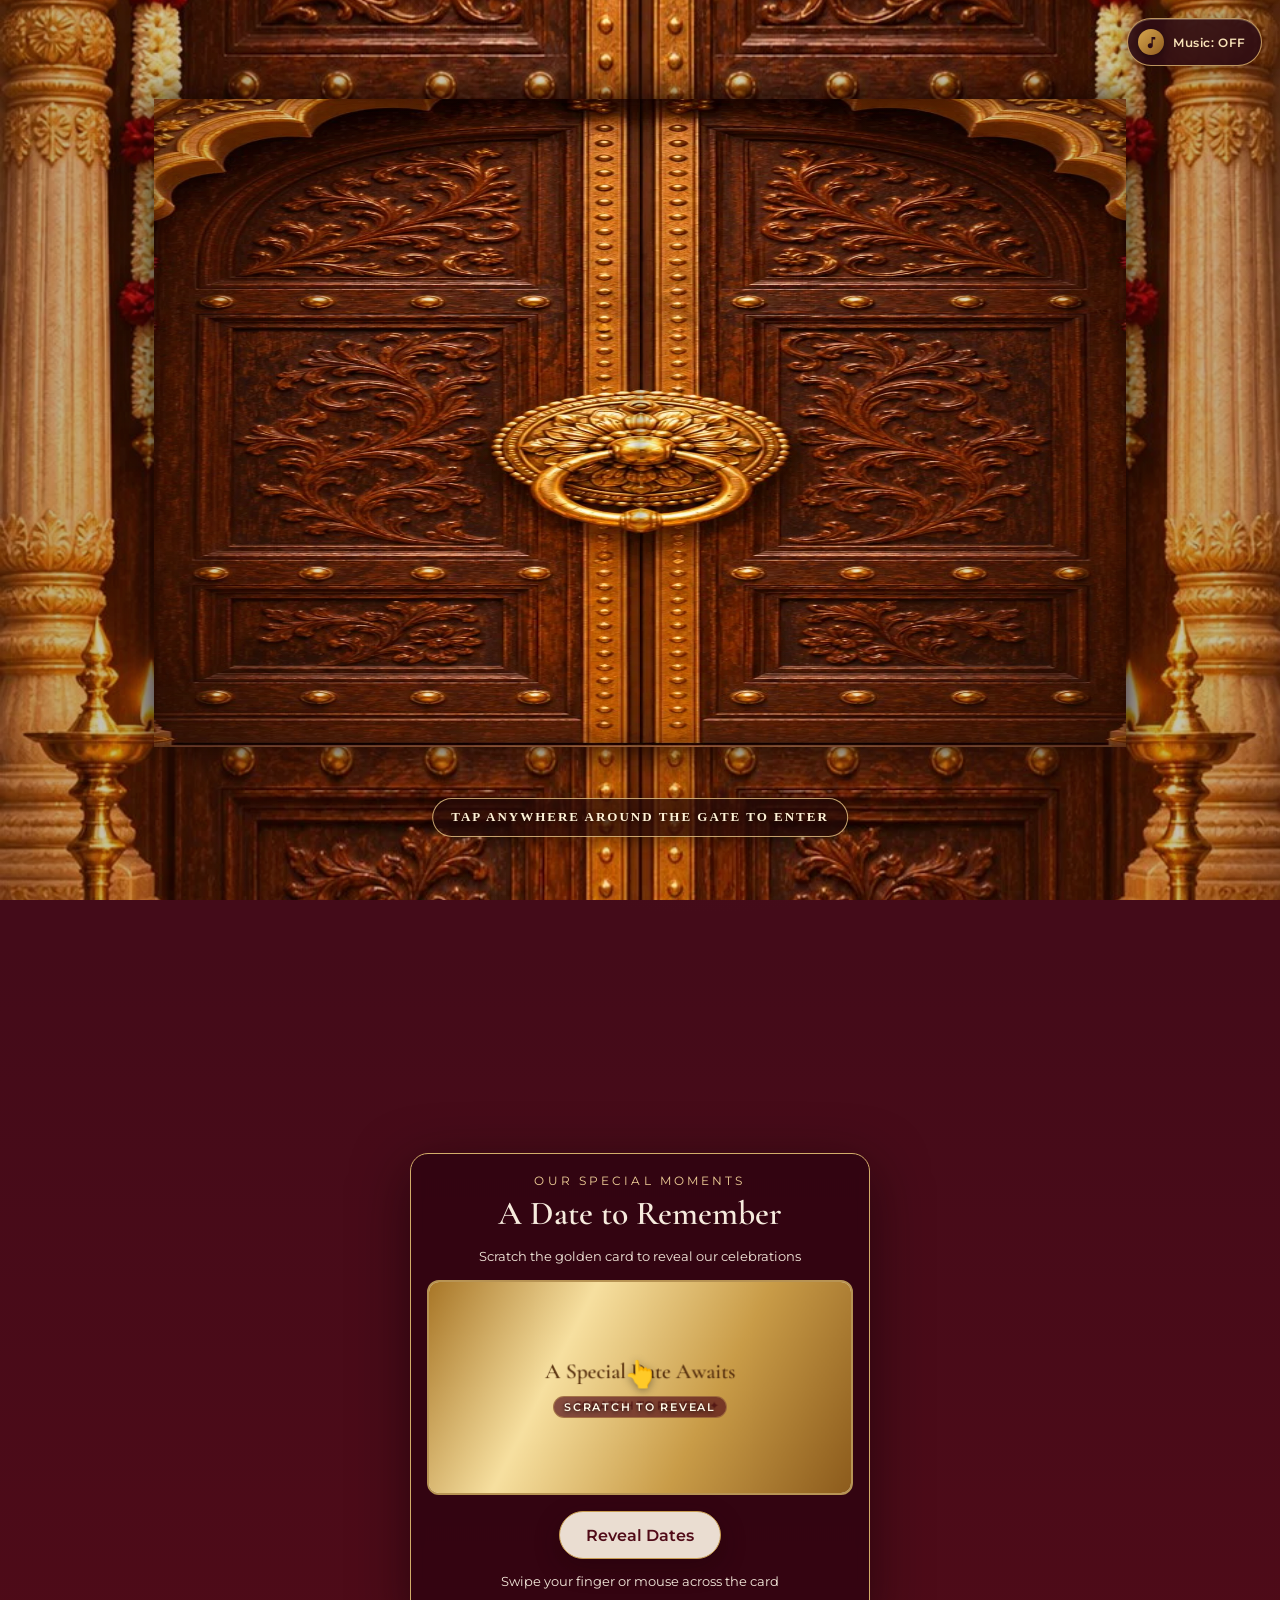
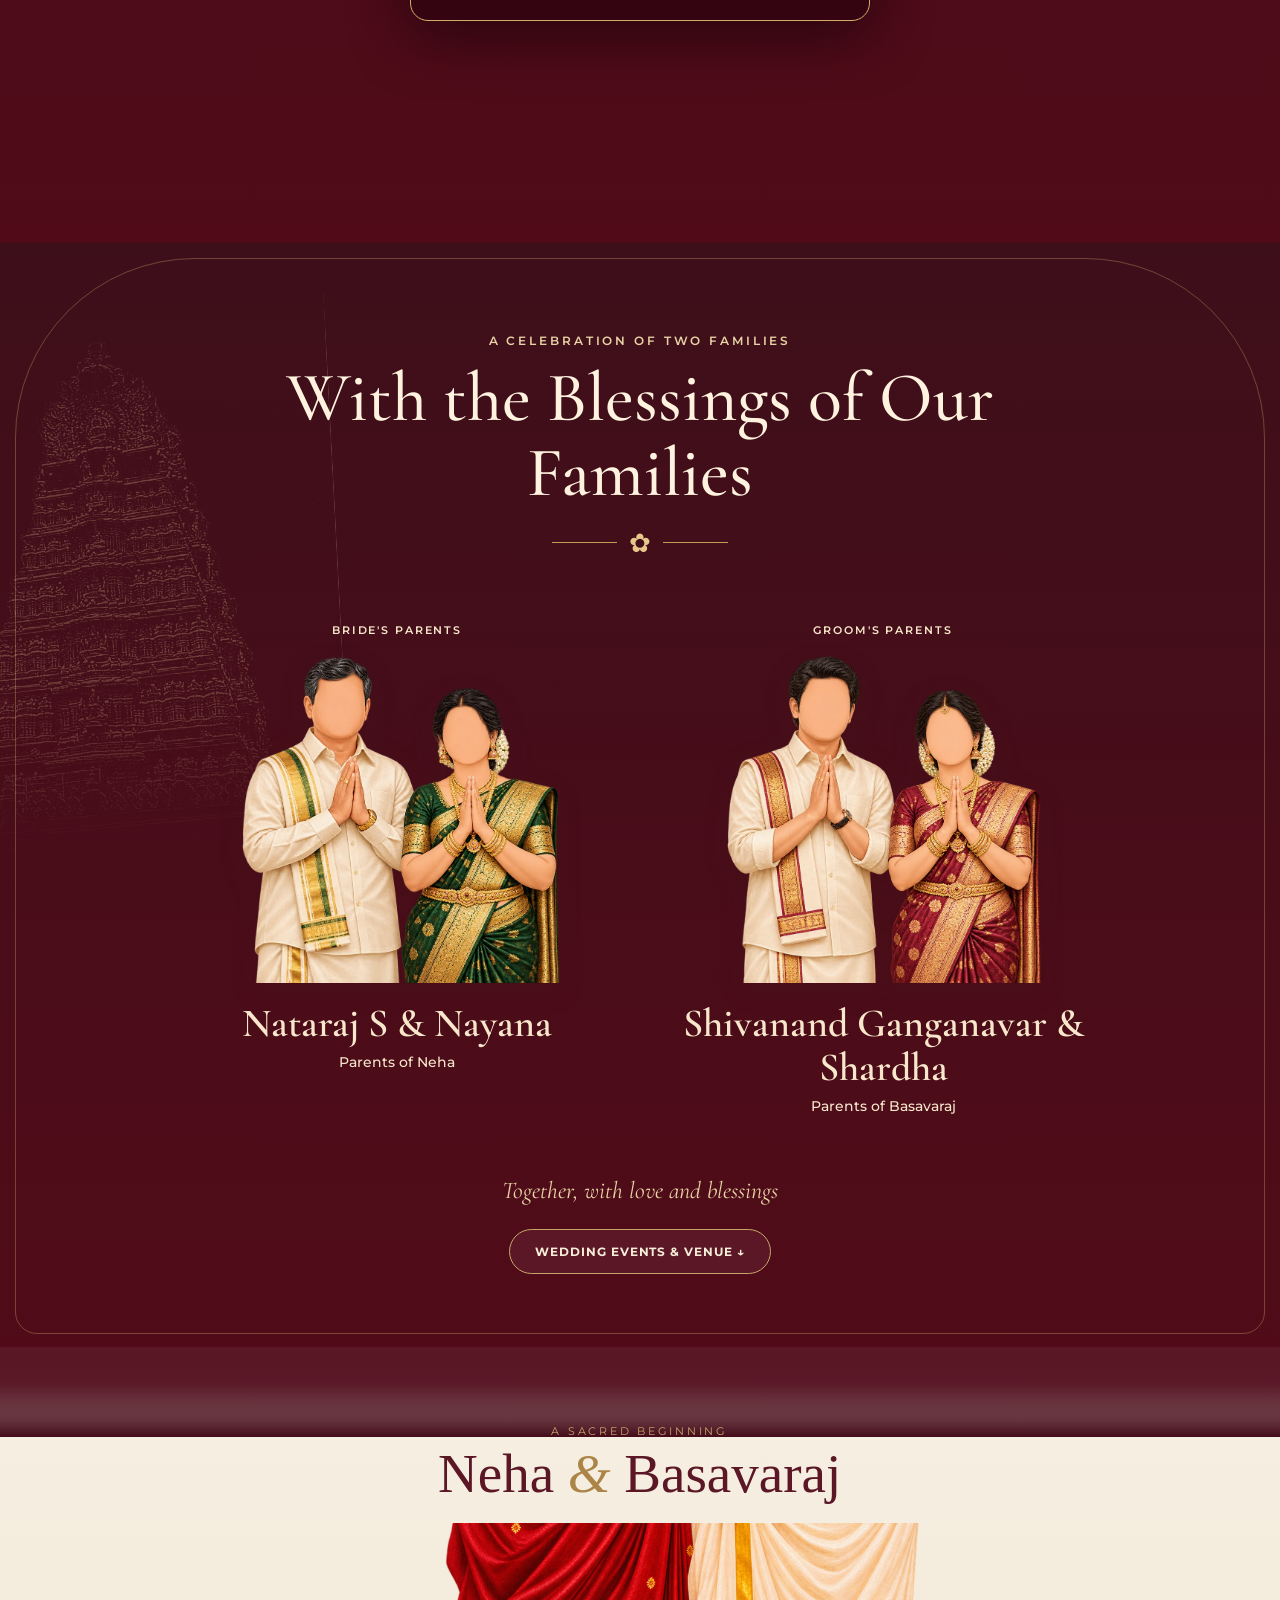
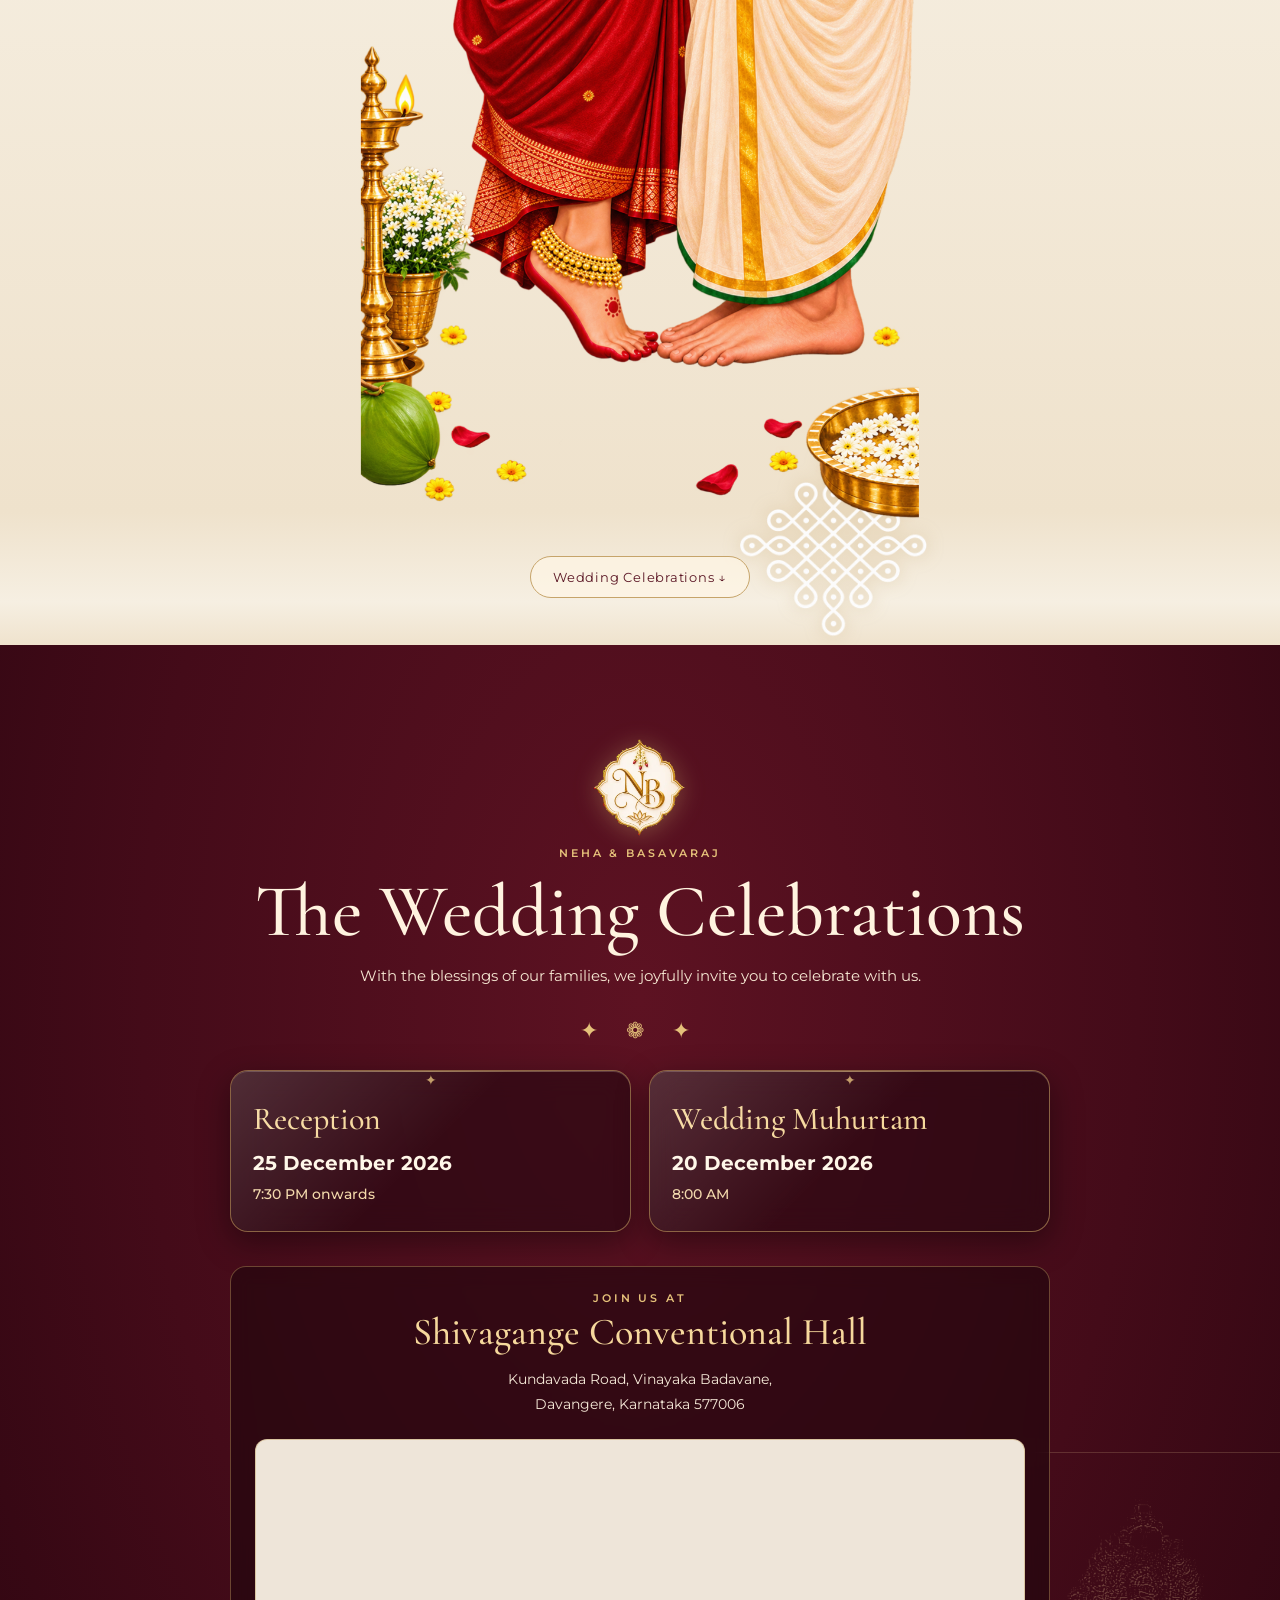
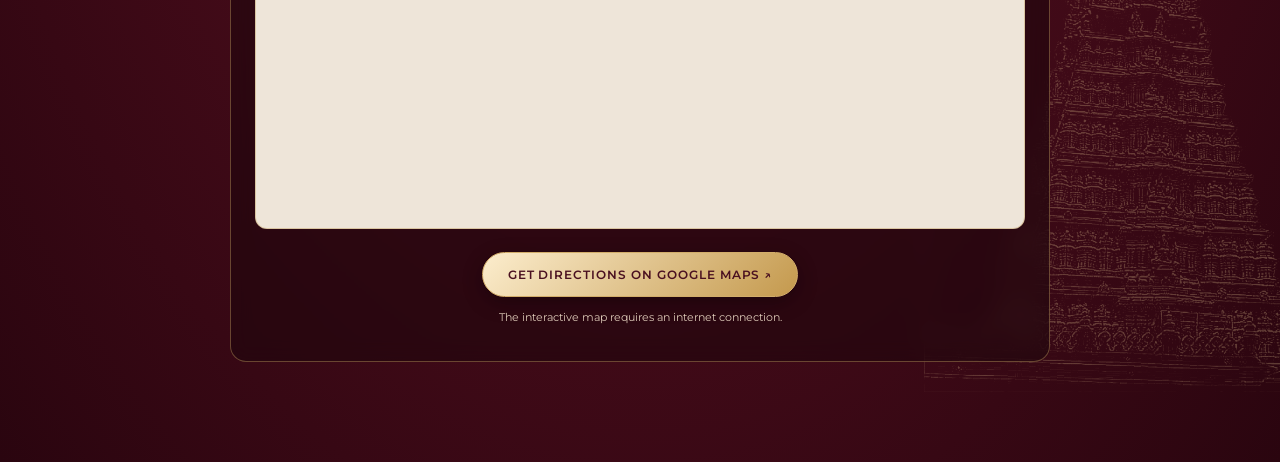
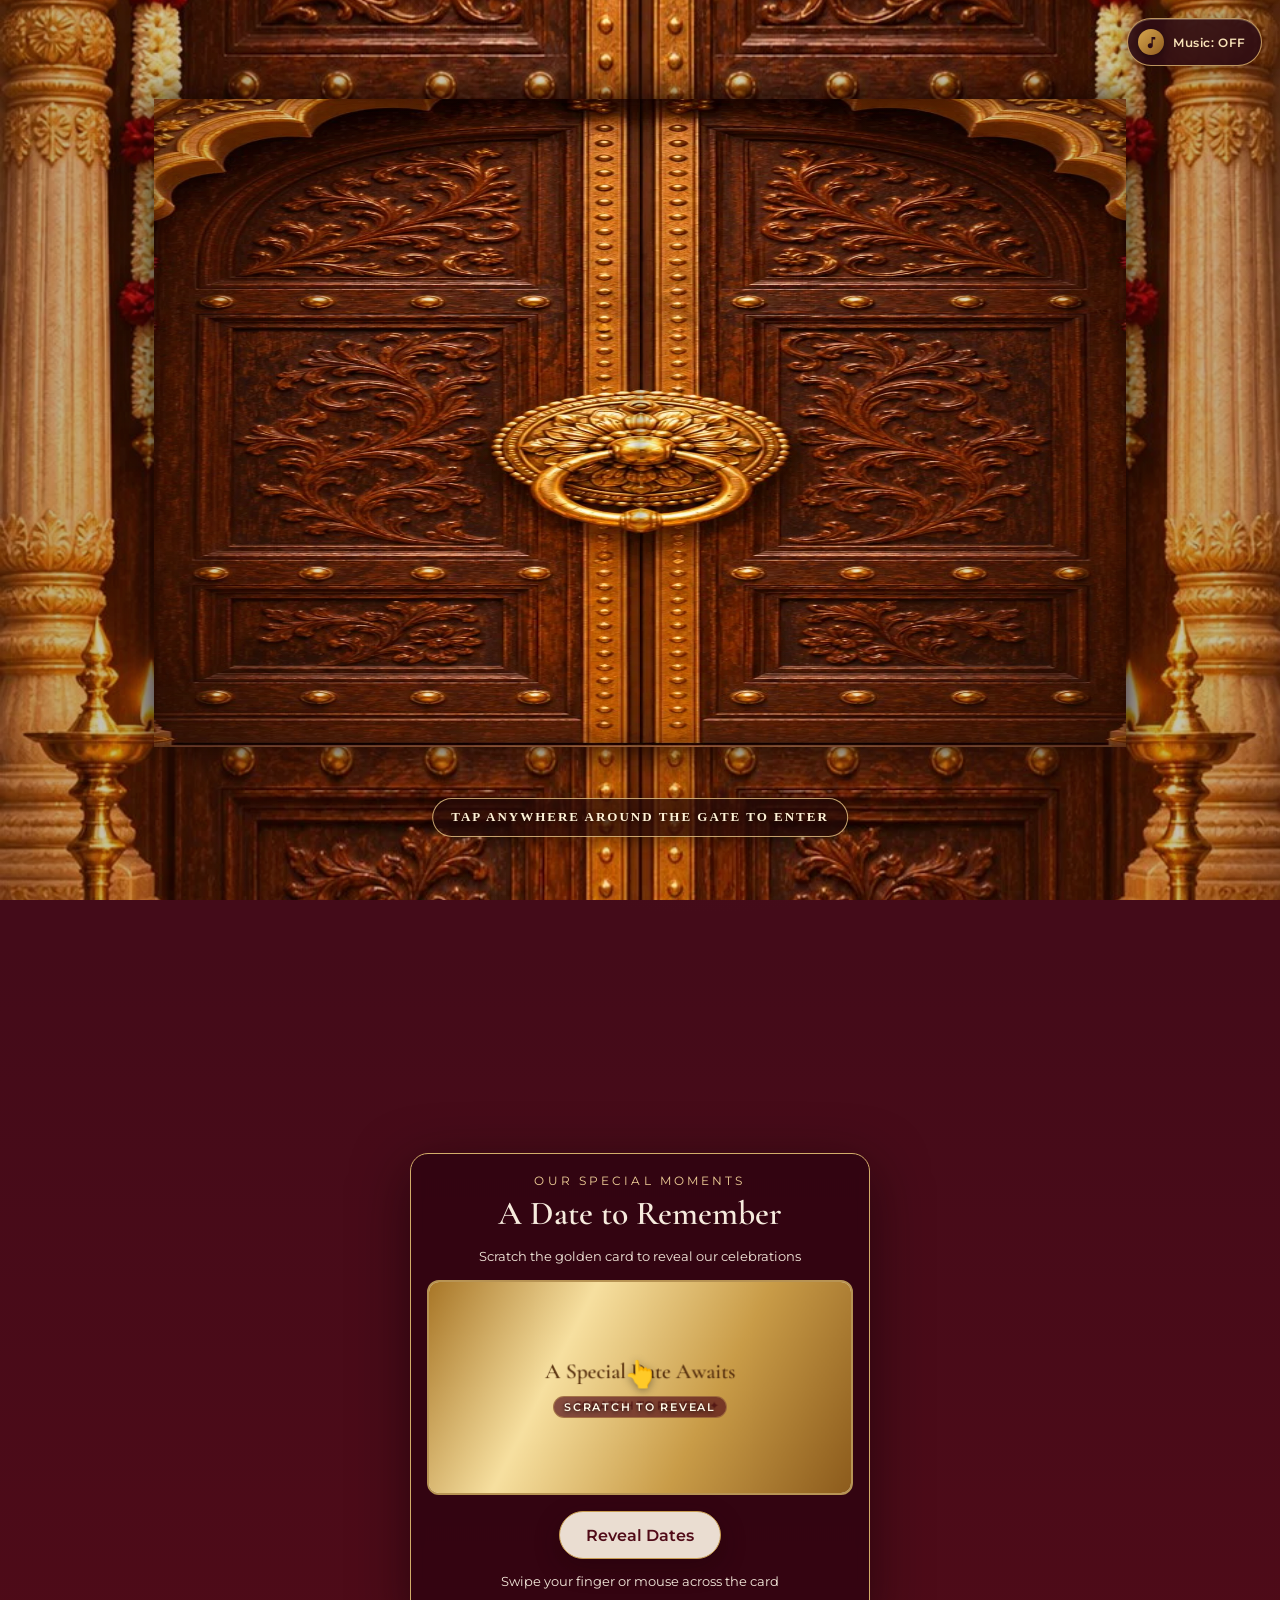
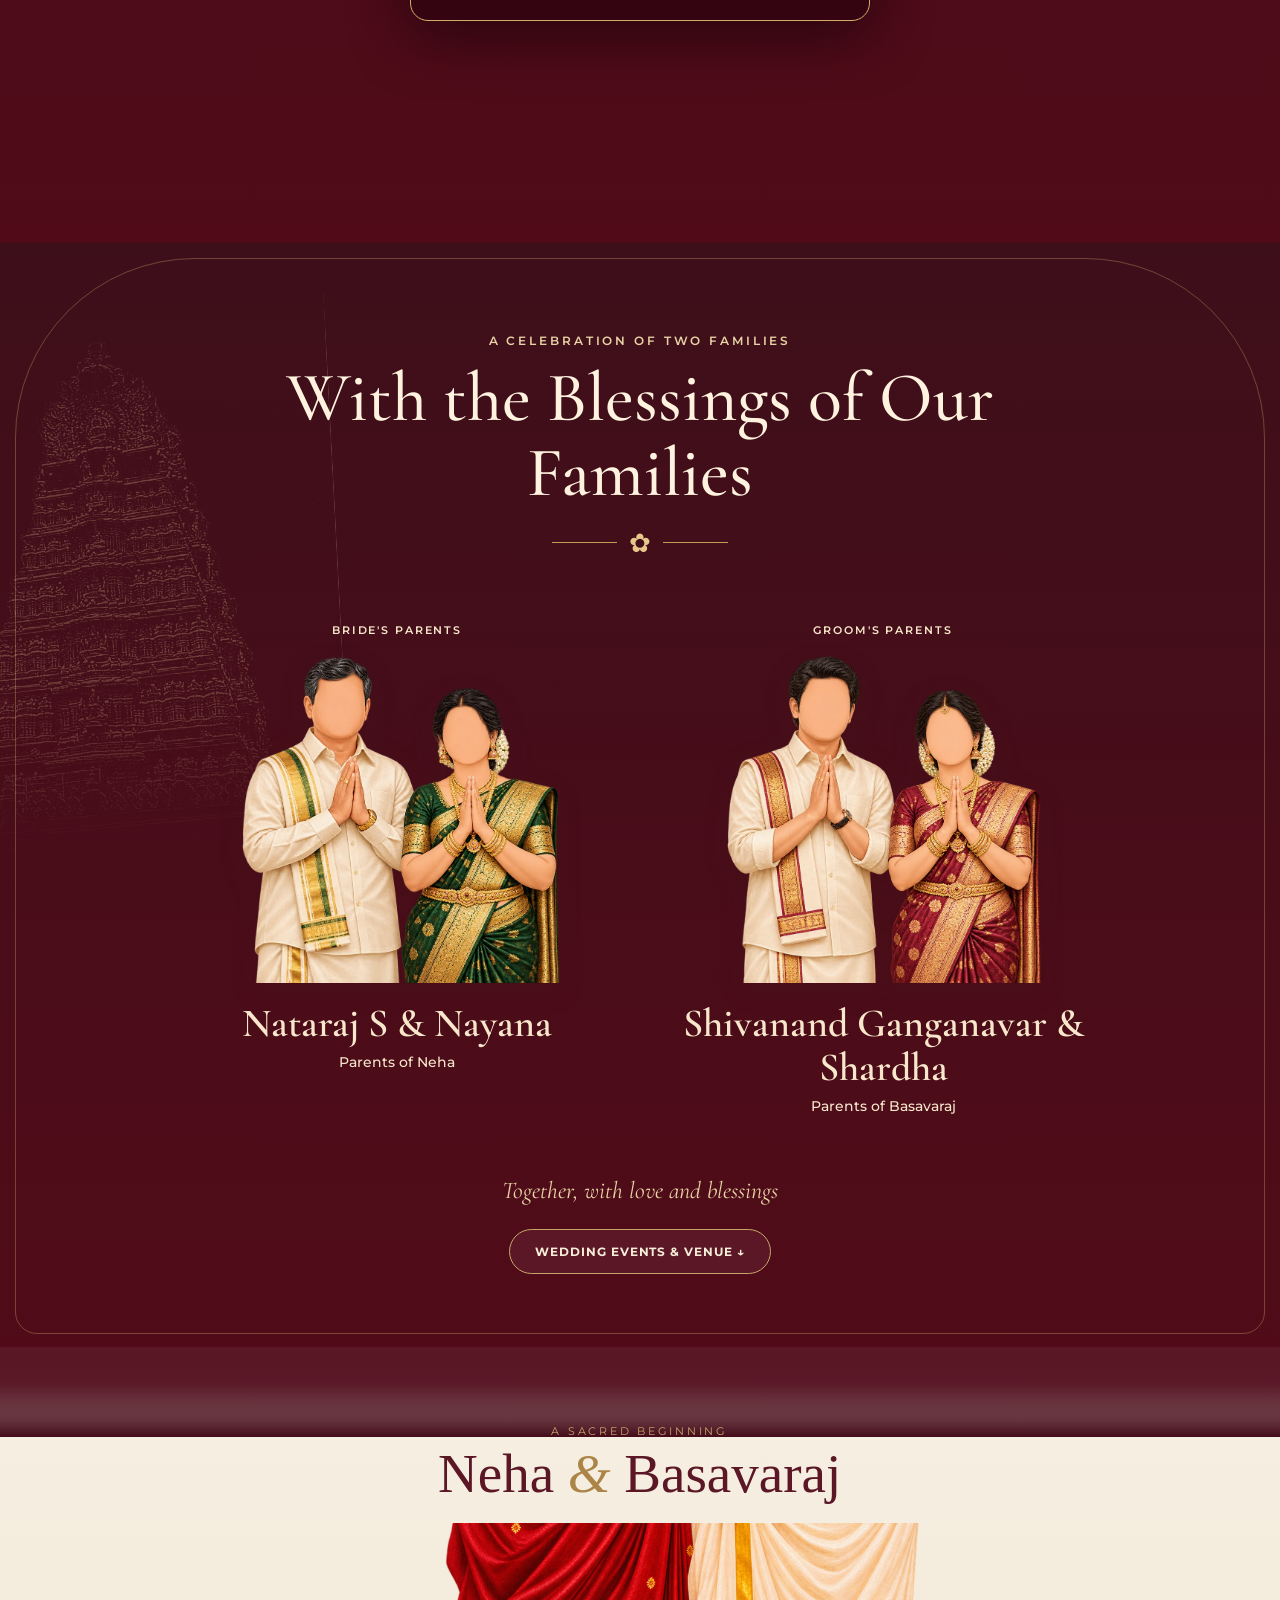
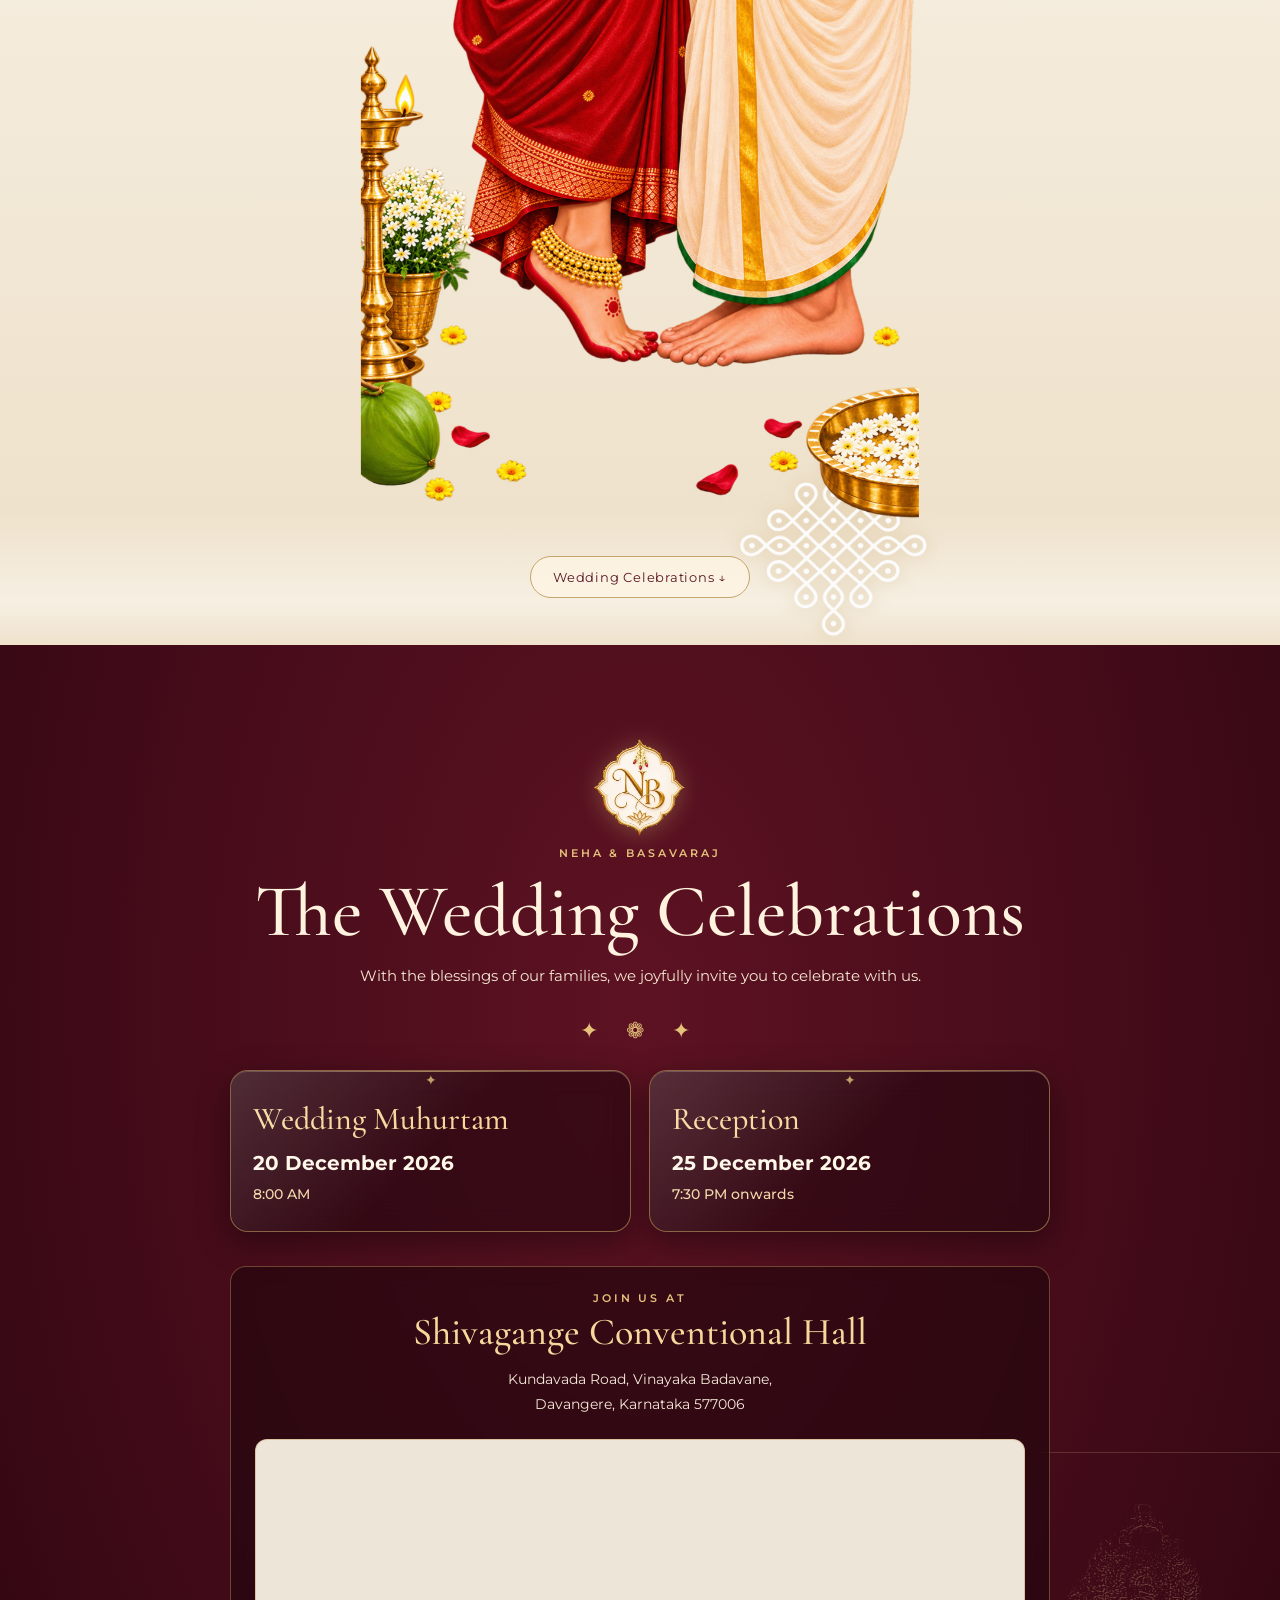
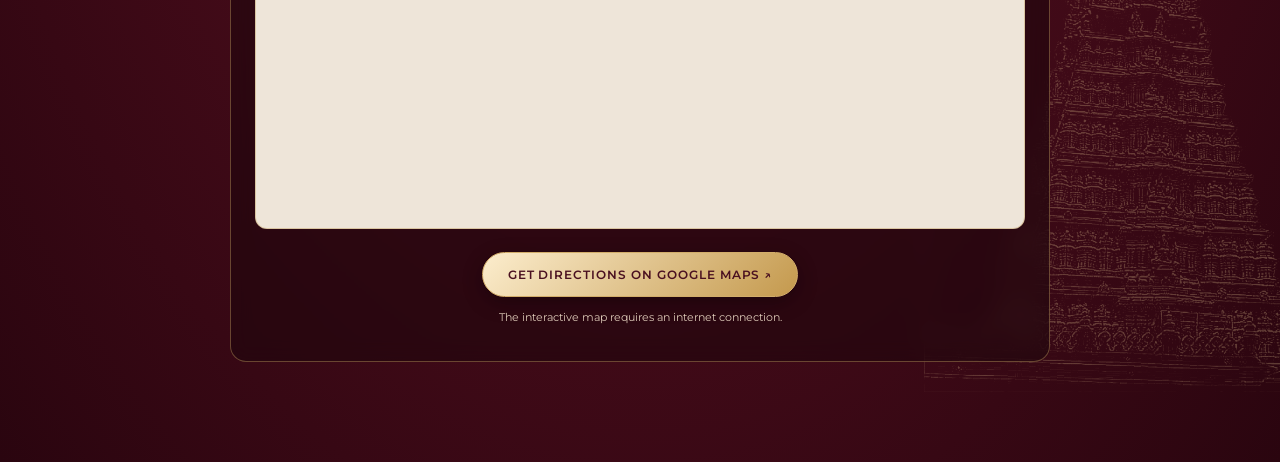
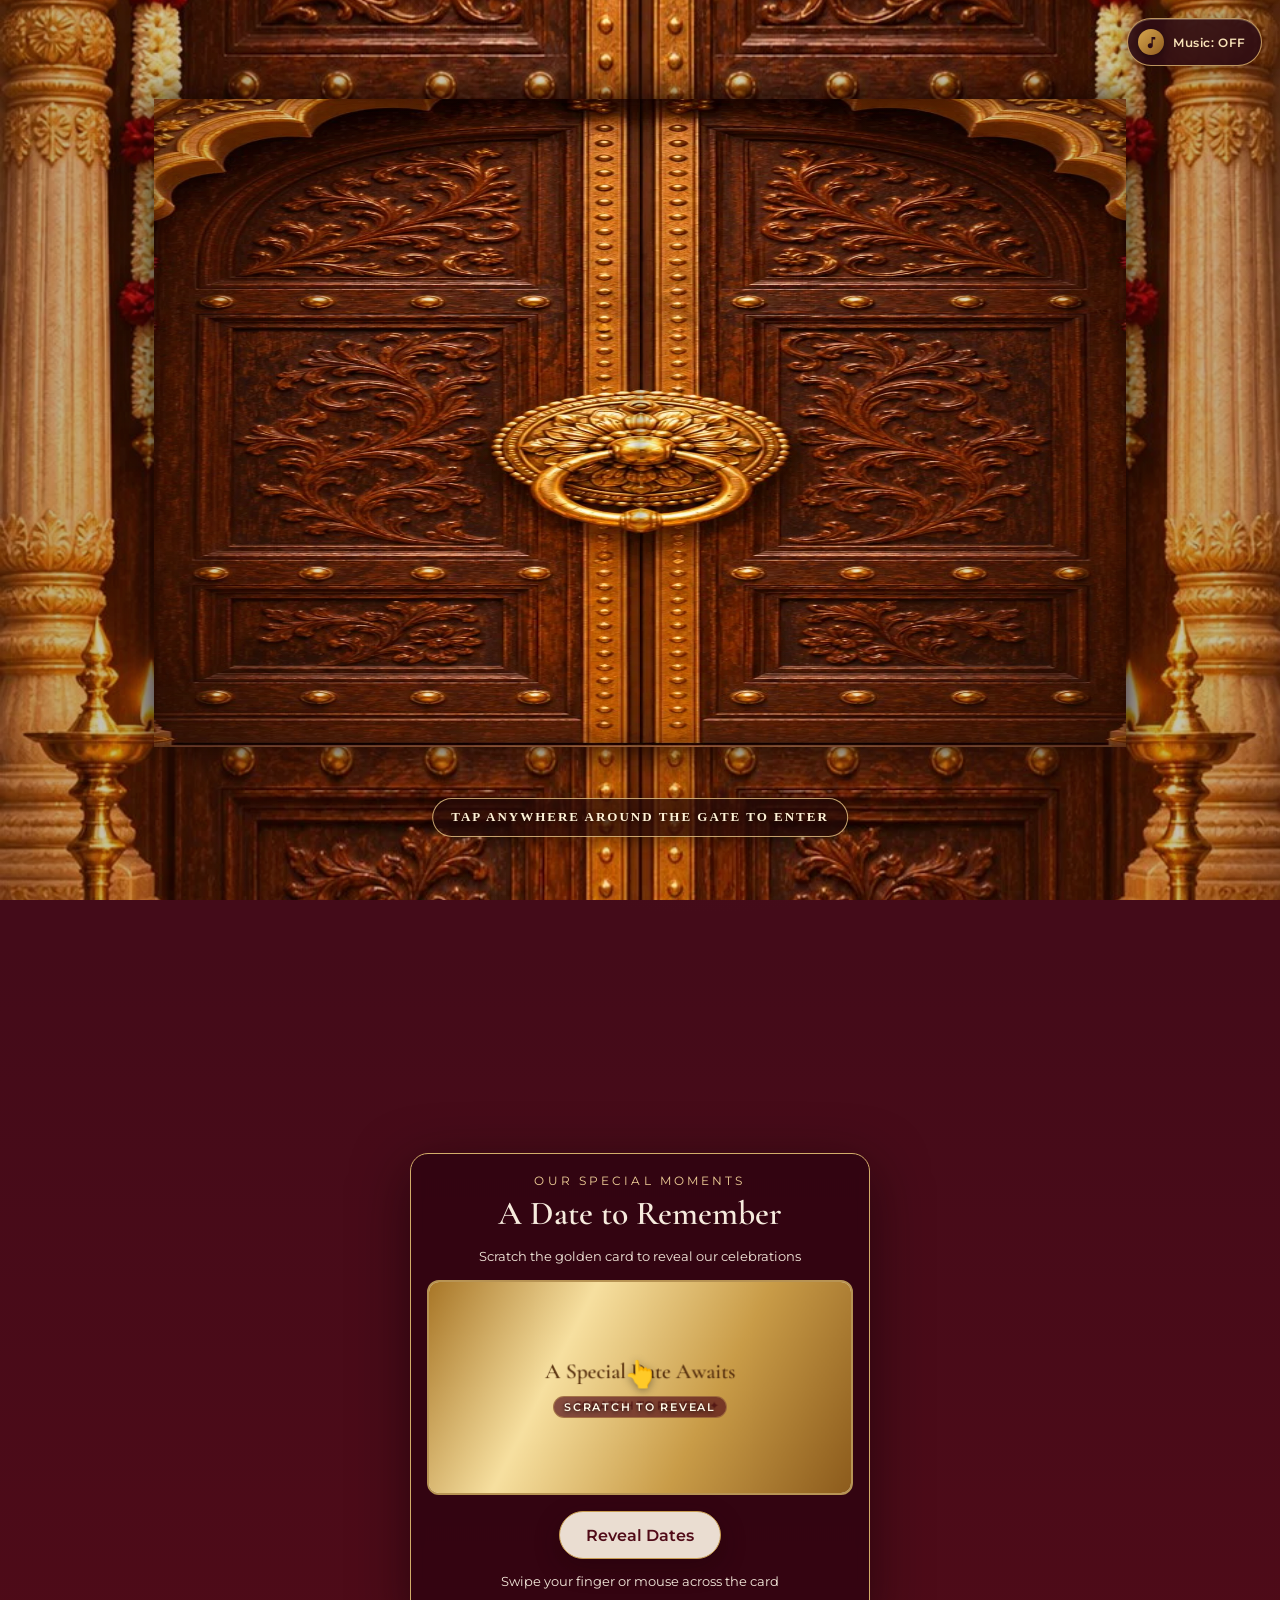
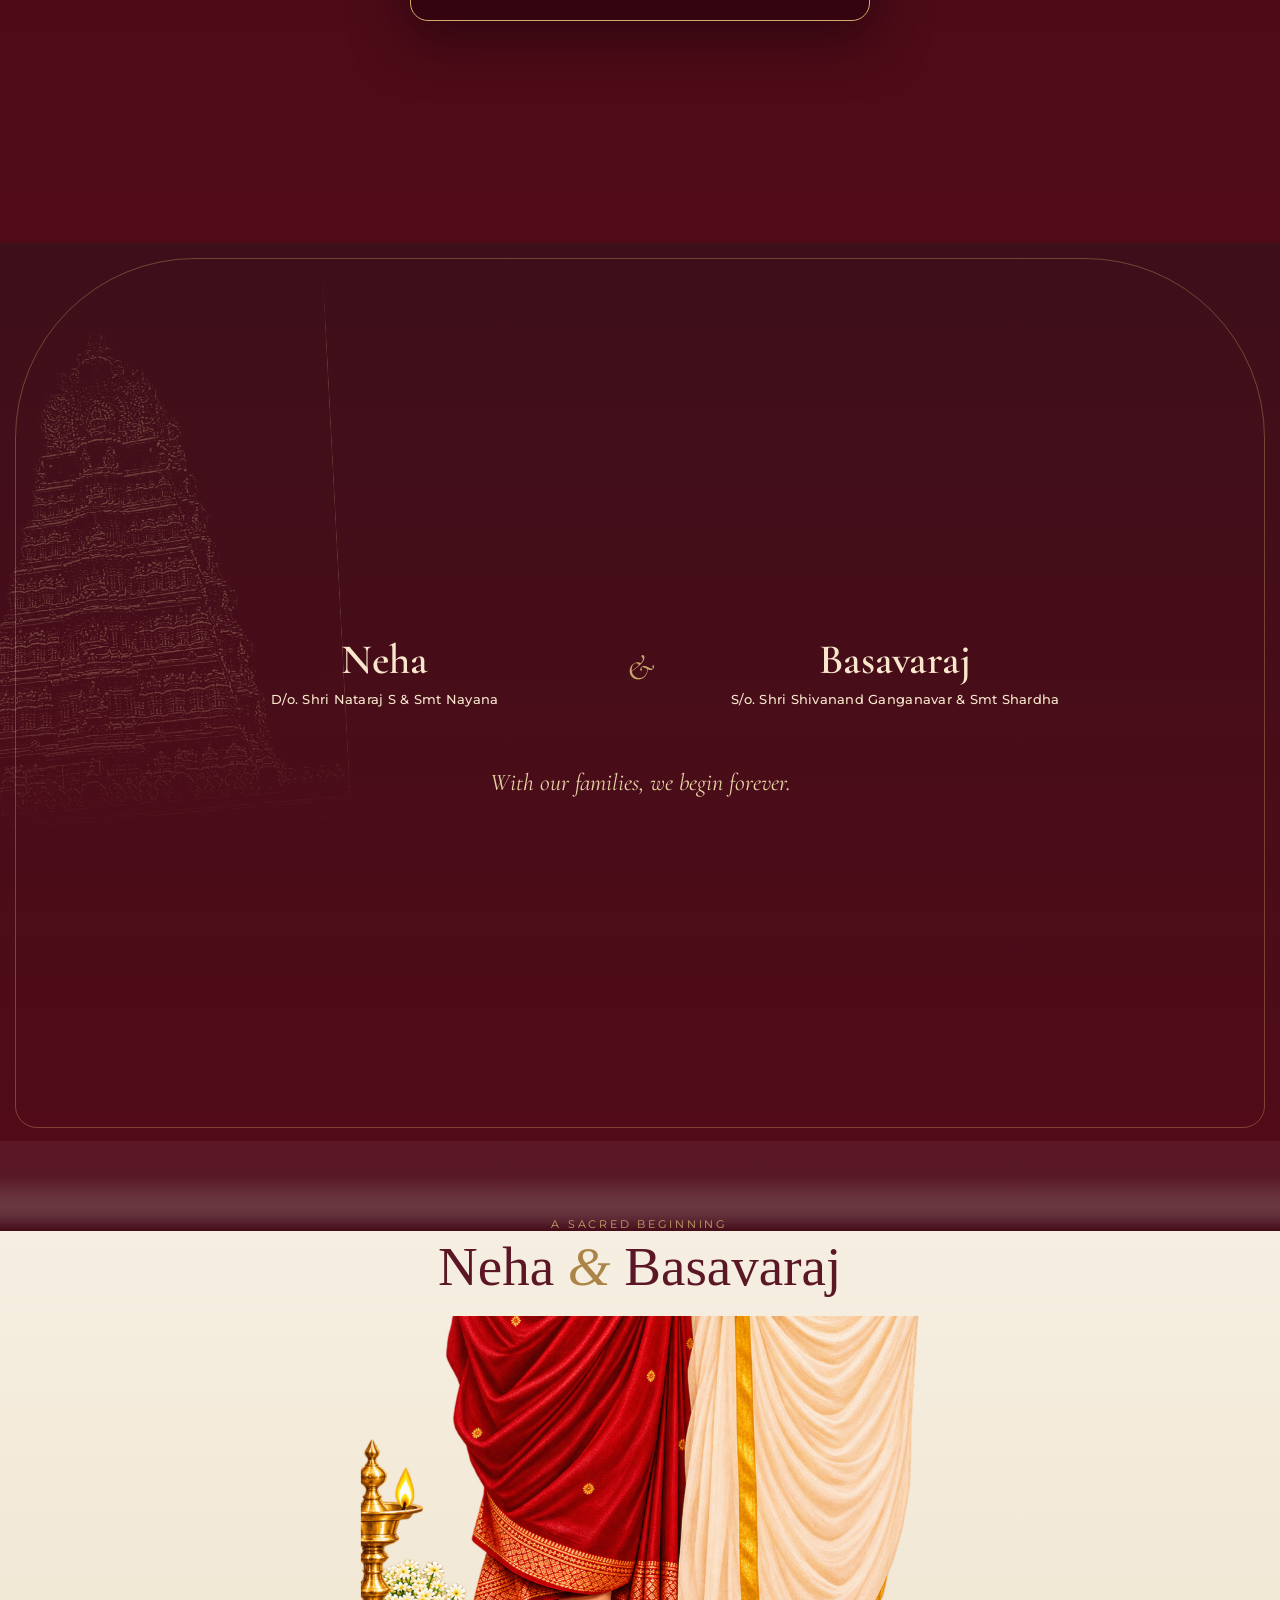
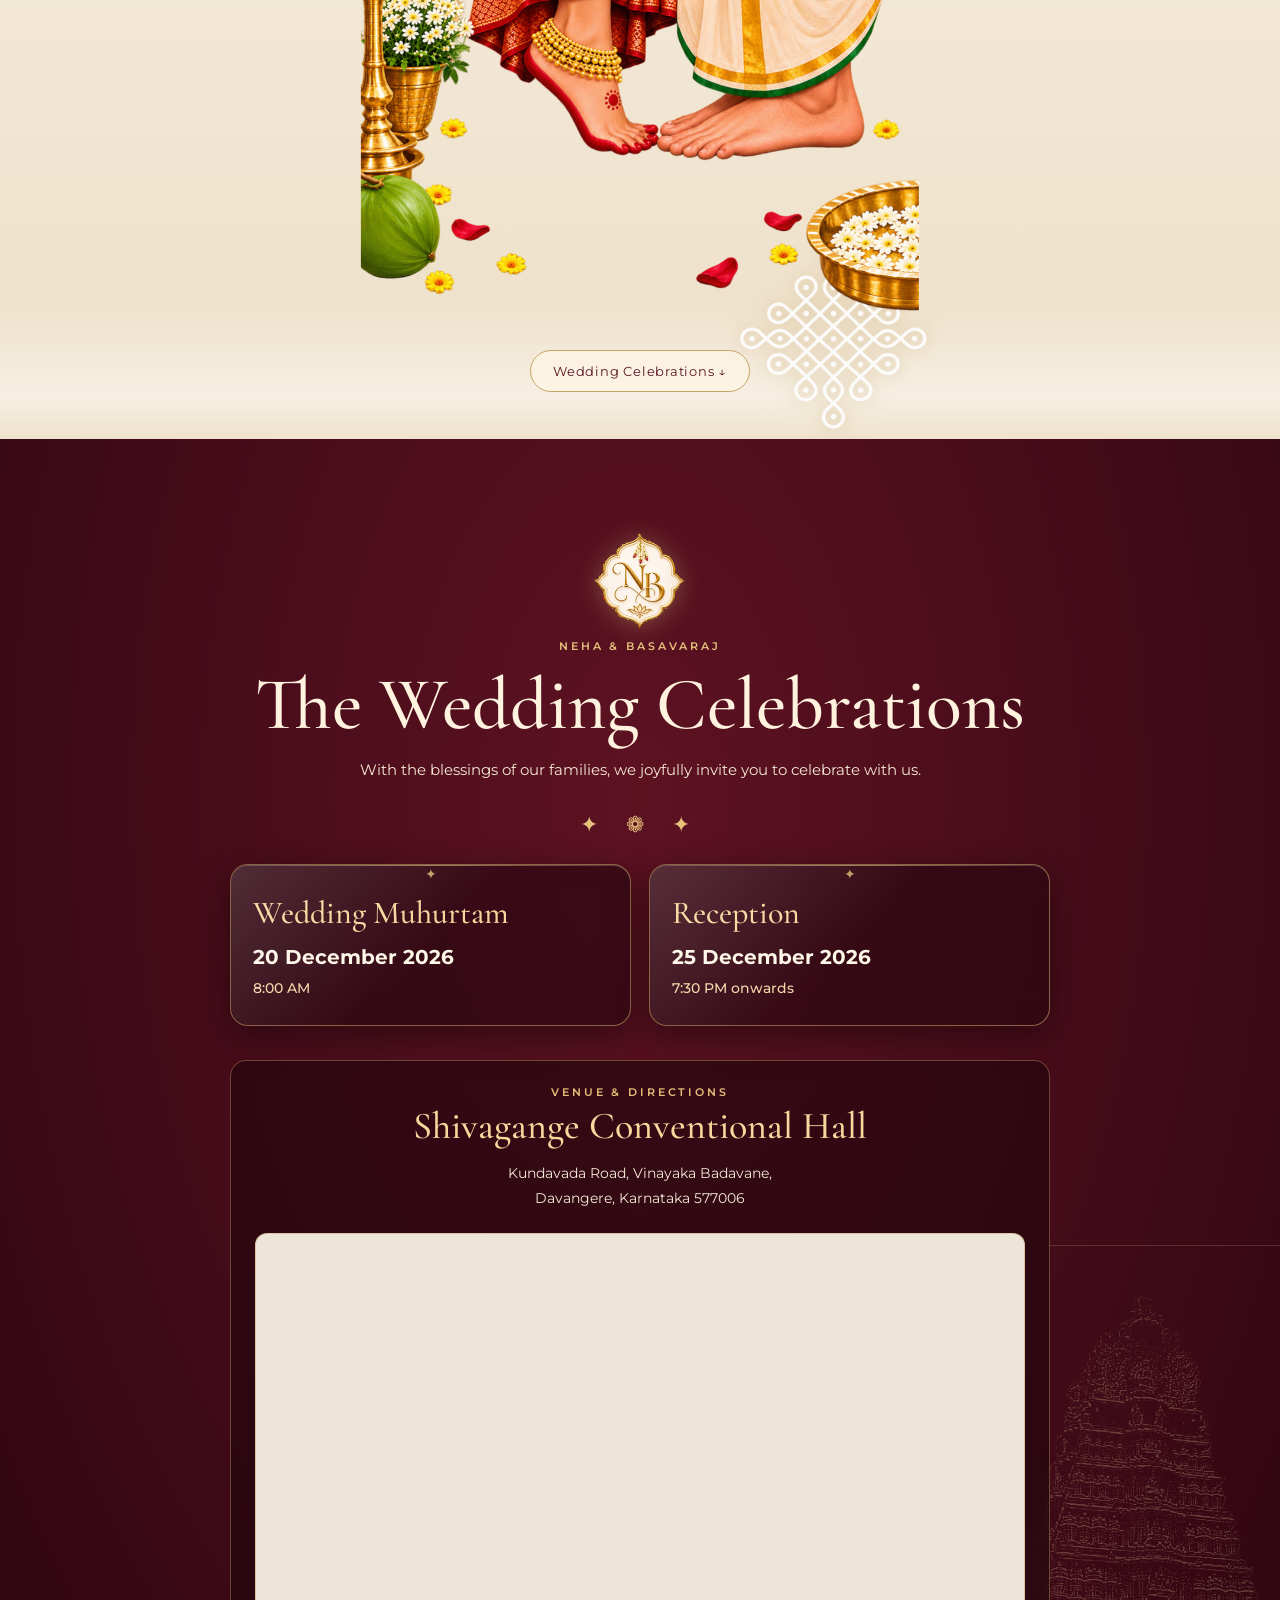
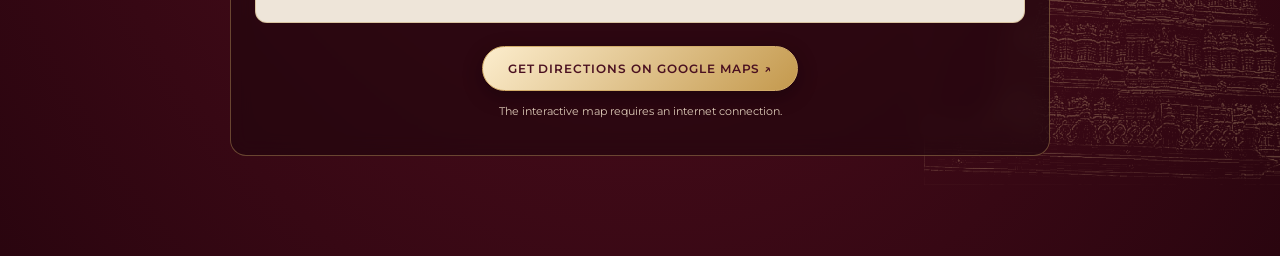
